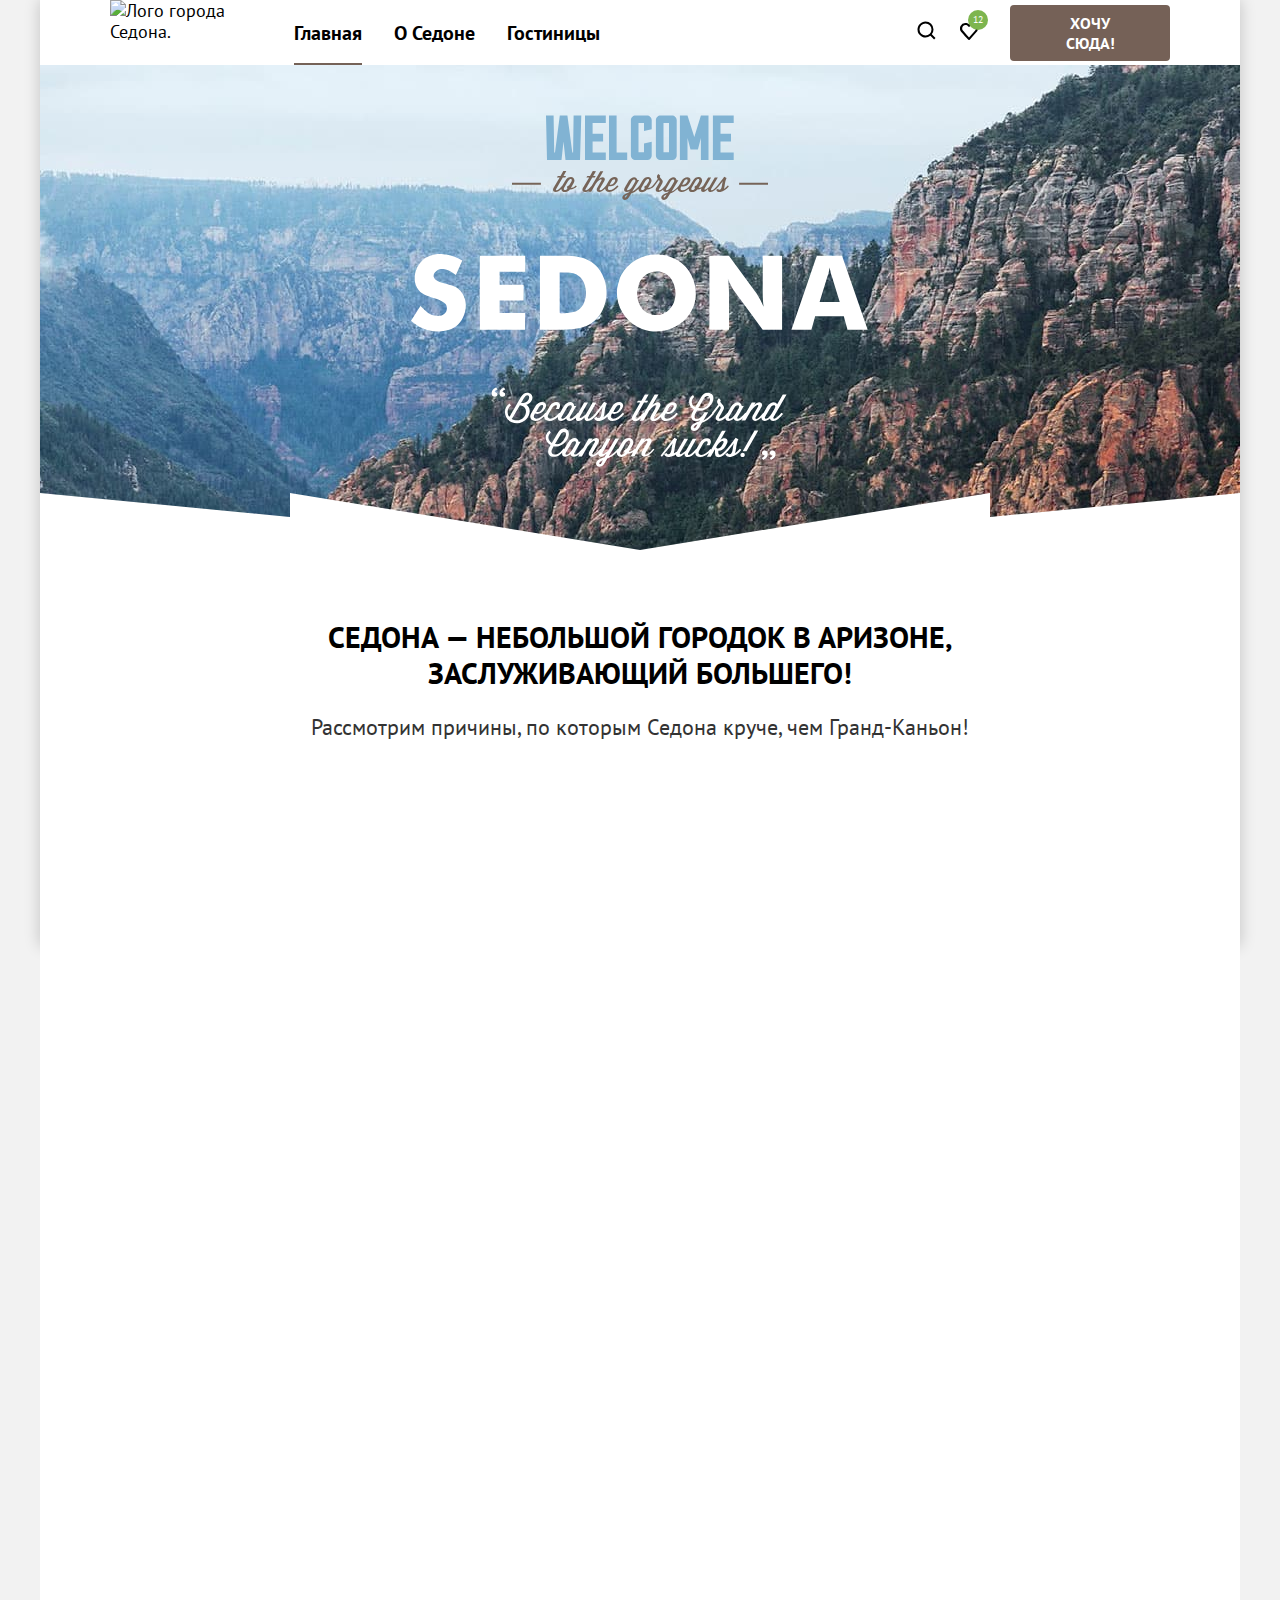
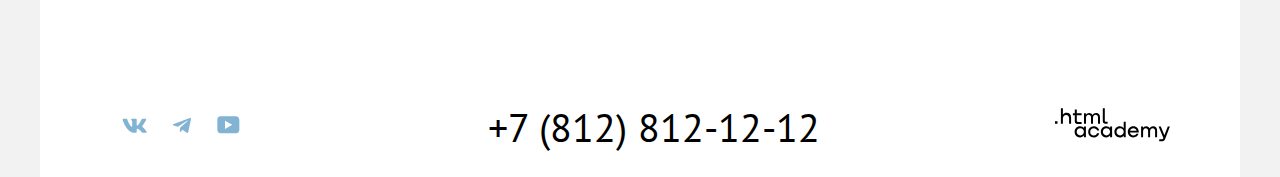
==== 14/index.html @ 9f1331e4 ":heavy_check_mark: Сборка #14" ====
<!DOCTYPE html>
<html lang="ru">

  <head>
    <meta charset="utf-8">
    <title>Добро пожаловать в Седону</title>
    <link rel="stylesheet" href="styles/styles.css">
    <link rel="icon" type="image/png" sizes="32x32" href="images/favicon-32x32.png">
    <base href="https://htmlacademy-htmlcss.github.io/2172405-sedona-35/14/">
</head>

  <body>
    <div class="container shadow">
      <header class="main-header">
        <span>
          <img class="main-header-logo" src="images/vectors/logo-sedona.svg" width="140" height="70"
            alt="Лого города Седона.">
        </span>
        <nav class="navigation">
          <ul class="navigation-list">
            <li class="navigation-item">
              <a class="navigation-link navigation-link-current">Главная</a>
            </li>
            <li class="navigation-item">
              <a class="navigation-link" href="">О Седоне</a>
            </li>
            <li class="navigation-item">
              <a class="navigation-link" href="catalog.html">Гостиницы</a>
            </li>
          </ul>
          <ul class="navigation-list navigation-user">
            <li class="navigation-item">
              <a class="navigation-link" href="#">
                <svg class="navigation-icon" aria-hidden="true" focusable="false" width="20" height="20" fill="none"
                  xmlns="http://www.w3.org/2000/svg">
                  <path
                    d="m19.5 18-3.7-3.67a8 8 0 0 0 1.7-4.87 8 8 0 0 0-8-7.96c-4.4 0-8 3.68-8 8.06a8 8 0 0 0 12.9 6.26l3.7 3.68 1.4-1.5Zm-10-2.48a6 6 0 0 1-6-5.96 6 6 0 0 1 12 0 6 6 0 0 1-6 5.96Z" />
                </svg>
                <span class="visually-hidden">Поиск.</span>
              </a>
            </li>
            <li class="navigation-item">
              <a class="navigation-link" href="#">
                <svg class="navigation-icon navigation-favorites" aria-hidden="true" focusable="false" width="18"
                  height="17" fill="none" xmlns="http://www.w3.org/2000/svg">
                  <path
                    d="M8.9 17a.9.9 0 0 1-.8-.4c-5.4-6.1-6.7-7.5-7-7.9A5.4 5.4 0 0 1 5.5 0C6.8 0 8 .5 9 1.3a5.46 5.46 0 0 1 9 4.1c0 1.3-.5 2.5-1.3 3.4l-7 7.9c-.2.2-.4.3-.8.3Zm-6-9.5c.3.4 3.5 4 6.1 6.9l6.2-7c.5-.5.7-1.2.7-2 0-1.8-1.5-3.3-3.3-3.3-1 0-2 .5-2.7 1.3-.3.3-.6.4-.9.4-.3 0-.6-.2-.8-.4-.7-.8-1.7-1.3-2.7-1.3-1.8 0-3.3 1.5-3.3 3.3-.1.9.3 1.6.7 2.1-.1 0-.1 0 0 0Z" />
                </svg>
                <span class="visually-hidden">Избранное.</span>
                <span class="favoutites-number">12</span>
              </a>
            </li>
            <li class="navigation-item">
              <a class="header-button" href="#">Хочу сюда!</a>
            </li>
          </ul>
        </nav>
      </header>
      <main class="main-container">
        <div class="hero-image">
          <img class="main-picture" src="images/Vectors/welcome-all.svg" width="458" height="352"
            alt="Welcome to the gorgeous Senoda because the Grand Canyon sucks.">
          <div class="hero-bottom-zigzag"></div>
        </div>
        <section class="main-message">
          <h1 class="title">Седона — небольшой городок в Аризоне,<br>
            заслуживающий большего!
          </h1>
          <p class="subtitle">Рассмотрим причины, по которым Седона круче, чем Гранд-Каньон!</p>
        </section>
        <!-- <section class="advantages-block">
          <h2 class="visually-hidden">Преимущества.</h2>
          <ul class="advantages-list">

            <li class="advantages-item">
              <div class="advantages-wrapper advantages-blue">
                <h3 class="advantages-title">Настоящий<br>городок</h3>
                <p class="advantages-description-white">Седона — не аттракцион для <br> туристов, там течёт своя <br>
                  жизнь
                </p>
              </div>
              <div class="advantages-img">
                <img src="images/index/photo-1.jpg" width="800" height="384" alt="Фото гостиницы в Седоне.">
              </div>
            </li>

            <li class="advantages-item advantages-wrapper advantages-lighter-blue">
              <h3 class="advantages-title">Небольшая<br>площадь</h3>
              <p class="advantages-description">Все достопримечательности <br> находятся очень близко.</p>
            </li>

            <li class="advantages-item">
              <div class="advantages-wrapper advantages-light-blue">
                <h3 class="advantages-title">Красивая<br>дорога</h3>
                <p class="advantages-description">Ехать в Седону из Лас-Вегаса <br> совсем не скучно! </p>
              </div>
            </li>

            <li class="advantages-item advantages-wrapper advantages-lighter-blue">
              <h3 class="advantages-title">Мало<br>туристов</h3>
              <p class="advantages-description">Большинство едет в Гранд <br> Каньон и толпится там</p>
            </li>

            <li class="advantages-item">
              <div class="advantages-img">
                <img src="images/index/photo-2.jpg" width="800" height="384" alt="Фото Моста Дьявола.">
              </div>
              <div class="advantages-wrapper advantages-blue">
                <h3 class="advantages-title">Там есть<br>мост дьявола</h3>
                <p class="advantages-description-white">Да, по нему можно пройти! <br> Если вы осмелитесь, <br>
                  разумеется</p>
              </div>
            </li>
            <li class="advantages-item">
              <div class="advantages-wrapper-services advantages-light-blue">
                <div class="advantages-house">
                  <span class="visually-hidden">иконка домика.</span>
                </div>
                <h3 class="advantages-title advantages-title-services">Жильё</h3>
                <p class="advantages-description">Рекомендуем пожить <br> в настоящем мотеле, <br> всё как в кино!</p>
              </div>
            </li>

            <li class="advantages-item">
              <div class="advantages-wrapper-services">
                <div class="advantages-food">
                  <span class="visually-hidden">иконка бургера.</span>
                </div>
                <h3 class="advantages-title advantages-title-services">Еда</h3>
                <p class="advantages-description">Всегда заказывайте <br> топовый фирменный бургер, <br> вы не
                  разочаруетесь! </p>
              </div>
            </li>

            <li class="advantages-item">
              <div class="advantages-wrapper-services advantages-light-blue">
                <div class="advantages-souvenirs">
                  <span class="visually-hidden">иконка сувенира.</span>
                </div>
                <h3 class="advantages-title advantages-title-services">Сувениры</h3>
                <p class="advantages-description">Не только китайского, <br> но и настоящего местного <br>
                  производства!
                </p>
              </div>
            </li>
          </ul>
        </section>
        <section class="appointment">
          <h2 class="title">Заинтересовались?</h2>
          <p class="subtitle subtitle-appointment">Укажите предполагаемые даты поездки,<br> и мы покажем вам лучшие
            предложения гостиниц в Седоне </p>
          <a class="newsletter-button" href="#">Поиск гостиницы в Седоне</a>
        </section>
        <section class="newsletter">
          <h2 class="title title-white">Подпишитесь на рассылку</h2>
          <p class="subtitle subtitle-white">Только полезная информация и никакого спама,<br>честное бойскаутское!</p>
          <div class="newsletter-form-button">
            <form class="newsletter-form" action="https://echo.htmlacademy.ru/" method="post">
              <label class="visually-hidden" for="newsletter-email">адрес электронной почты.</label>
              <input class="newsletter-email" placeholder="Ваш e-mail" type="email" name="newsletter-email" id="newsletter-email" required>
              <button class="newsletter-button subscribe-button" type="submit">Подписаться</button>
            </form>
          </div>
        </section> -->
      </main>
      <footer class="main-footer">
        <div class="main-footer-container">
          <section class="footer-social">
            <h3 class="visually-hidden">Социальные сети.</h3>
            <ul class="footer-social-list">
              <li class="footer-social-item">
                <a class="social-item-link" href="https://vk.com/htmlacademy">
                  <span class="visually-hidden">иконка Vkontakte.</span>
                  <div class="footer-social-icon vk-button">
                    <svg class="social-icon" aria-hidden="true" focusable="false" width="25" height="15"
                      viewBox="0 0 25 15" xmlns="http://www.w3.org/2000/svg">
                      <path fill-rule="evenodd" clip-rule="evenodd"
                        d="M24.12 1.8c.16-.54 0-.94-.8-.94H20.7c-.67 0-.98.34-1.15.73 0 0-1.33 3.2-3.22 5.27-.61.6-.9.8-1.23.8-.16 0-.41-.2-.41-.75v-5.1c0-.66-.19-.95-.74-.95H9.82c-.42 0-.67.3-.67.59 0 .62.95.76 1.04 2.51v3.8c0 .83-.15.98-.48.98-.9 0-3.06-3.2-4.34-6.88-.25-.72-.5-1-1.18-1H1.57c-.75 0-.9.34-.9.73 0 .68.89 4.07 4.14 8.55 2.17 3.06 5.23 4.72 8 4.72 1.68 0 1.88-.37 1.88-1v-2.32c0-.74.16-.88.7-.88.38 0 1.05.19 2.6 1.66 1.79 1.75 2.08 2.54 3.08 2.54h2.63c.75 0 1.12-.37.9-1.1-.23-.72-1.08-1.77-2.2-3.02-.62-.71-1.54-1.48-1.82-1.86-.39-.5-.28-.71 0-1.15 0 0 3.2-4.42 3.54-5.93Z" />
                    </svg>
                  </div>
                </a>
              </li>
              <li class="footer-social-item">
                <a class="social-item-link" href="https://t.me/htmlacademy">
                  <span class="visually-hidden">иконка Telegram.</span>
                  <div class="footer-social-icon telegram-button">
                    <svg class="social-icon" aria-hidden="true" focusable="false" width="18" height="16"
                      xmlns="http://www.w3.org/2000/svg">
                      <path
                        d="M16.79.96.84 7.1c-1.09.44-1.08 1.05-.2 1.32l4.1 1.28 9.47-5.98c.44-.27.85-.13.52.17l-7.68 6.93-.28 4.22c.41 0 .6-.2.83-.41l1.99-1.94 4.13 3.06c.77.42 1.31.2 1.5-.71l2.72-12.8c.28-1.1-.43-1.61-1.16-1.28Z" />
                    </svg>
                  </div>
                </a>
              </li>
              <li class="footer-social-item">
                <a class="social-item-link" href="https://www.youtube.com/user/htmlacademyru">
                  <span class="visually-hidden">иконка Youtube.</span>
                  <div class="footer-social-icon youtube-button">
                    <svg class="social-icon" aria-hidden="true" focusable="false" width="23" height="18"
                      xmlns="http://www.w3.org/2000/svg">
                      <path
                        d="M18.94.36H3.51C1.65.36.33 1.95.33 3.76v10.09c0 1.91 1.32 3.5 3.18 3.5h15.65c1.64 0 3.17-1.59 3.17-3.4V3.76c-.22-1.8-1.53-3.4-3.39-3.4ZM7.99 12.89V4.82l7.34 4.04-7.34 4.03Z" />
                    </svg>
                  </div>
                </a>
              </li>
            </ul>
          </section>
          <section class="footer-phone">
            <div class="phone">
              <h3 class="visually-hidden">контактный телефон.</h3>
              <a class="contacts-phone" href="tel:88121212">+7 (812) 812-12-12</a>
            </div>
          </section>
          <section class="footer-developer-logo">
            <div class="developer-logo">
              <h3 class="visually-hidden">ссылка на сайт разработчика.</h3>
              <a class="footer-developer-logo-link" href="https://htmlacademy.ru/">
                <svg class="footer-logo" width="115" height="34" xmlns="http://www.w3.org/2000/svg">
                  <path
                    d="M0 13.26v2.6h2.5v-2.6H0Zm11.6-8.4c-1.6 0-2.8.7-3.6 1.7h-.1V.36h-2v15.5h2v-5.3c0-2.1 1.3-3.6 3.3-3.6 1.8 0 2.9 1.4 2.9 3.2v5.7h2v-6.1c.1-3-1.8-4.9-4.5-4.9Zm15 .3h-4.8v-3.7h-2v3.8h-1.9v2h1.9v6c0 1.7 1 2.7 2.7 2.7h4.1v-2h-3.7c-.7 0-1.1-.4-1.1-1.1v-5.7h4.8v-2Zm14.5-.2c-1.6 0-2.9.8-3.5 2.1h-.1c-.6-1.2-1.8-2.1-3.4-2.1-1.4 0-2.5.8-3.1 1.8h-.1v-1.6H29v10.6h2v-5.4c0-2 1-3.5 2.6-3.5 1.5 0 2.4 1 2.4 2.6v6.3h2v-5.6c0-2.4 1.4-3.3 2.6-3.3 1.5 0 2.4 1 2.4 2.6v6.3h2v-6.5c.1-2.5-1.4-4.3-3.9-4.3Zm6.7 8.1c0 1.7 1 2.7 2.8 2.7h2v-2h-1.7c-.7 0-1.1-.4-1.1-1.1V.36h-2v12.7Zm-18.9 7c-.9-1.1-2.2-1.8-3.9-1.8-3.1 0-5.4 2.3-5.4 5.6s2.3 5.6 5.4 5.6c1.8 0 3-.8 3.8-1.9h.1v1.6h2v-10.6h-2v1.5Zm-3.6 7.4c-2.2 0-3.6-1.6-3.6-3.6s1.4-3.6 3.6-3.6 3.6 1.6 3.6 3.6c0 1.9-1.4 3.6-3.6 3.6Zm18.9-5.1c-.5-2.4-2.6-4.1-5.4-4.1a5.4 5.4 0 0 0-5.6 5.6c0 3.1 2.2 5.6 5.6 5.6 2.8 0 4.9-1.8 5.4-4.2h-2.1a3.4 3.4 0 0 1-3.3 2.3c-2.2 0-3.6-1.6-3.6-3.6s1.4-3.6 3.6-3.6c1.6 0 2.8 1 3.3 2.2h2.1v-.2Zm10.9-2.3c-.9-1.1-2.2-1.8-3.9-1.8-3.1 0-5.4 2.3-5.4 5.6s2.3 5.6 5.4 5.6c1.8 0 3-.8 3.8-1.9h.1v1.6h2v-10.6h-2v1.5Zm-3.6 7.4c-2.2 0-3.6-1.6-3.6-3.6s1.4-3.6 3.6-3.6 3.6 1.6 3.6 3.6c0 1.9-1.5 3.6-3.6 3.6Zm17.2-7.3c-.9-1.1-2.2-1.9-3.9-1.9-3.1 0-5.4 2.3-5.4 5.6s2.2 5.6 5.4 5.6c1.7 0 3-.8 3.8-1.8h.1v1.5h2v-15.4h-2v6.4Zm-3.6 7.3c-2.2 0-3.6-1.6-3.6-3.6s1.4-3.6 3.6-3.6 3.6 1.6 3.6 3.6c-.1 2-1.5 3.6-3.6 3.6Zm13.2-9.2c-3.3 0-5.5 2.5-5.5 5.6 0 3 2.1 5.6 5.5 5.6 2.5 0 4.5-1.3 5.2-3.6h-2.1c-.5 1-1.6 1.6-3 1.6-1.9 0-3.3-1.3-3.4-2.9h8.8c.2-3.6-2-6.3-5.5-6.3Zm0 1.9c1.7 0 3 1 3.3 2.6h-6.5c.3-1.5 1.5-2.6 3.2-2.6Zm19.9-1.9c-1.6 0-2.9.8-3.6 2h-.1c-.6-1.2-1.8-2-3.4-2-1.4 0-2.5.7-3.1 1.8v-1.5h-1.9v10.6h2v-5.4c0-2 1-3.4 2.6-3.5 1.5 0 2.4 1 2.4 2.6v6.3h2v-5.6c0-2.4 1.4-3.3 2.6-3.3 1.5 0 2.4 1 2.4 2.6v6.3h2v-6.5c.1-2.6-1.4-4.4-3.9-4.4Zm11.2 9.1-3.6-8.9h-2.2l4.8 11.6c-.3.9-.7 1.2-1.7 1.2h-2.5v2h2.5c1.8 0 2.8-.8 3.5-2.6l4.7-12.2h-2.1l-3.4 8.9Z" />
                </svg>
              </a>
            </div>
          </section>
        </div>
      </footer>
      <div class="modal-container modal-container-close">
        <div class="modal modal-search">
          <button class="modal-close-button" type="button">
            <span class="visually-hidden">Закрыть.</span>
          </button>
          <section class="modal-content">
            <h2 class="modal-title">Поиск гостиницы в Седоне</h2>
            <form class="search-form" action="https://echo.htmlacademy.ru/" method="post">
              <div class="field-group field-group-arrival">
                <label class="input-title input-title-arrival" for="arrival-date">Дата Заезда:</label>
                <input class="input-field input-field-arrival-departure" type="text" id="arrival-date"
                  name="arrival-date" value="27 апреля 2020" required>
                <span class="input-field-warning">Мы не можем отправить вас в прошлое.</span>
              </div>
              <div class="field-group field-group-departure">
                <label class="input-title input-title-departure" for="departure-date">Дата Выезда:</label>
                <input class="input-field input-field-arrival-departure" type="text" id="departure-date"
                  name="departure-date" value="1 сентября 2023" required>
                <span class="input-field-warning">На эти даты есть свободные номера. Пока есть.</span>
              </div>
              <div class="people">
                <div class="field-group-people">
                  <label class="input-title input-title-adults" for="adults">Взрослые:</label>
                  <div class="quantity-adults">
                    <button class="button-minus" type="button">
                      <svg xmlns="http://www.w3.org/2000/svg" viewBox="0 0 20 20"
                        style="enable-background:new 0 0 20 20" xml:space="preserve">
                        <path d="M3 9h14v2H3z" />
                      </svg>
                      <span class="visually-hidden">Кнопка уменьшающая количество взрослых.</span>
                    </button>
                    <input class="input-field input-field-adults-kids" type="number" step="1" id="adults"
                      name="adults-amount" value="2" required>
                    <button class="button-plus" type="button">
                      <svg xmlns="http://www.w3.org/2000/svg" viewBox="0 0 20 20"
                        style="enable-background:new 0 0 20 20" xml:space="preserve">
                        <path d="M17 9h-6V3H9v6H3v2h6v6h2v-6h6z" />
                      </svg>
                      <span class="visually-hidden">Кнопка увеличивающая количество взрослых.</span>
                    </button>
                  </div>
                </div>
                <div class="field-group-people">
                  <div class="kids-tooltip">
                    <label class="input-title input-title-kids" for="kids">Дети:</label>
                    <span class="tooltip">
                      <button class="tooltip-toggle" type="button" aria-labelledby="tooltip-label-date">
                        <svg width="26" height="26" viewBox="0 0 26 26" fill="none" xmlns="http://www.w3.org/2000/svg">
                          <circle cx="13" cy="13" r="13" fill="#83b3d3" />
                          <path fill-rule="evenodd" clip-rule="evenodd" d="M12 7h2v2h-2V7Zm2 12h-2v-9h2v9Z"
                            fill="#fff" />
                        </svg>
                      </button>
                      <span class="tooltip-text" role="tooltip" id="tooltip-label-date">Укажите количество детей,
                        которые будут с вами, возраст которых от 6 до 18 лет. Дети до 6 лет размещаются
                        бесплатно.</span>
                    </span>
                  </div>
                  <div class="quantity-kids">
                    <button class="button-minus" type="button">
                      <svg xmlns="http://www.w3.org/2000/svg" viewBox="0 0 20 20"
                        style="enable-background:new 0 0 20 20" xml:space="preserve">
                        <path d="M3 9h14v2H3z" />
                      </svg>
                      <span class="visually-hidden">Кнопка уменьшающая количество детей.</span>
                    </button>
                    <input class="input-field input-field-adults-kids" type="number" step="1" id="kids"
                      name="kids-amount" value="2" required>
                    <button class="button-plus" type="button">
                      <svg xmlns="http://www.w3.org/2000/svg" viewBox="0 0 20 20"
                        style="enable-background:new 0 0 20 20" xml:space="preserve">
                        <path d="M17 9h-6V3H9v6H3v2h6v6h2v-6h6z" />
                      </svg>
                      <span class="visually-hidden">Кнопка увеличивающая количество детей.</span>
                    </button>
                  </div>
                </div>
              </div>
              <button class="search-form-button" type="submit">Найти</button>
            </form>
          </section>
        </div>
      </div>
    </div>
  </body>

</html>
---- 14/styles/styles.css ----
/*
* Prefixed by https://autoprefixer.github.io
* PostCSS: v8.4.14,
* Autoprefixer: v10.4.7
* Browsers: last 4 version
*/

@font-face {
  font-family: "PT Sans";
  font-style: normal;
  font-weight: 400;
  src: url("../fonts/ptsans-400.woff2") format("woff2");
  font-display: swap;
}

@font-face {
  font-family: "PT Sans";
  font-style: normal;
  font-weight: 700;
  src: url("../fonts/ptsans-700.woff2") format("woff2");
  font-display: swap;
}

*,
*::before,
*::after {
  -webkit-box-sizing: border-box;
          box-sizing: border-box;
}

html {
  height: 100%;
}

img {
  max-width: 100%;
  object-fit: contain;
}

.visually-hidden {
  position: absolute;
  width: 1px;
  height: 1px;
  margin: -1px;
  border: 0;
  padding: 0;
  white-space: nowrap;
  -webkit-clip-path: inset(100%);
          clip-path: inset(100%);
  clip: rect(0 0 0 0);
  overflow: hidden;
}

body {
  min-width: 1200px;
  height: 100%;
  display: -webkit-box;
  display: -ms-flexbox;
  margin: 0;
  display: flex;
  -webkit-box-orient: vertical;
  -webkit-box-direction: normal;
      -ms-flex-direction: column;
          flex-direction: column;
  font-family: "PT Sans", "Arial", sans-serif;
  font-size: 18px;
  line-height: 21px;
  color: #333333;
  background-color: #f2f2f2;

}

.container {
  width: 1200px;
  margin: 0 auto;
  -webkit-box-shadow: 0 0 15px rgba(0, 0, 0, 0.2);
          box-shadow: 0 0 15px rgba(0, 0, 0, 0.2);
  display: flex;
  flex-direction: column;
}

/* Header */

.main-header {
  position: relative;
  color: #000000;
  background-color: #ffffff;
}

.main-header-logo {
  position: absolute;
  left: 70px;
  z-index: 1;
}

.main-container {
  color: #000000;
  background-color: #ffffff;
  flex-grow: 1;
}

.navigation {
  display: -webkit-box;
  display: -ms-flexbox;
  display: flex;
  -webkit-box-pack: justify;
      -ms-flex-pack: justify;
          justify-content: space-between;
  width: 1060px;
  margin: 0 auto;
  padding-left: 168px;
}

.navigation-list {
  display: -webkit-box;
  display: -ms-flexbox;
  display: flex;
  -webkit-box-pack: start;
      -ms-flex-pack: start;
          justify-content: start;
  -webkit-box-align: center;
      -ms-flex-align: center;
          align-items: center;
  -ms-flex-wrap: wrap;
      flex-wrap: wrap;
  width: 470px;
  margin: 0;
  padding: 0;
  list-style-type: none;
}

.navigation-user {
  -webkit-box-pack: end;
      -ms-flex-pack: end;
          justify-content: flex-end;
  width: 400px;
}

.navigation-link {
  position: relative;
  display: block;
  padding: 20px 16px;
  font-size: 20px;
  line-height: 24px;
  font-weight: 700;
  text-align: center;
  text-decoration: none;
  text-transform: none;
  color: inherit;
  background-color: transparent;
}

.navigation-link:focus {
  outline: none;
  opacity: 50%;
}

.navigation-link-current {
  position: relative;
}

.navigation-link-current::before {
  position: absolute;
  top: auto;
  content: "";
  height: 2px;
  width: calc(100% - 32px);
  bottom: 0;
  background-color: #756257;
  z-index: 1;
}

.navigation-icon {
  fill: #000000;
}

.navigation-user .navigation-link {
  padding: 20px 12px;
}

.navigation-favorites {
  position: relative;
}

.favoutites-number {
  position: absolute;
  top: 9px;
  left: 20px;
  display: -webkit-box;
  display: -ms-flexbox;
  display: flex;
  -webkit-box-align: center;
      -ms-flex-align: center;
          align-items: center;
  -webkit-box-pack: center;
      -ms-flex-pack: center;
          justify-content: center;
  width: 20px;
  height: 20px;
  background-color: #7db54f;
  font-size: 10px;
  font-weight: 400;
  color: #ffffff;
  border-radius: 50%;
}


.header-button {
  display: inline-block;
  background-color: #756157;
  border: none;
  width: 160px;
  padding: 8px 34px;
  margin-left: 20px;
  text-align: center;
  font-size: 16px;
  line-height: 20px;
  font-weight: 700;
  text-decoration: none;
  text-transform: uppercase;
  color: #ffffff;
  border-radius: 4px;
  cursor: pointer;
}

.header-button:hover,
.header-button:focus {
  background-color: #615048;
  outline: none;
}

.header-button:active {
  background-color: #756157;
  color: rgba(255, 255, 255, 0.3);
}

.header-button:disabled {
  background-color: #e5e5e5;
}

/* Главная страница */

.hero-image {
  display: block;
  width: 1200px;
  color: #000000;
  padding-top: 50px;
  background-color: #000000;
  background-image: url("../images/index/index-background.jpg");
  background-repeat: no-repeat;
  text-align: center;
}

.hero-bottom-zigzag {
  background-image: url("../images/vectors//vector.svg");
  background-repeat: no-repeat;
  background-position: center bottom;
  height: 79px;
}

.main-message {
  padding: 69px 90px;
  background-color: #ffffff;
  color: #000000;
  text-align: center;
  margin: 0;
}

.title {
  font-weight: 700;
  font-size: 30px;
  line-height: 36px;
  text-transform: uppercase;
  margin: 0;
  padding: 0;
}

.advantages-list {
  display: -webkit-box;
  display: -ms-flexbox;
  display: flex;
  -ms-flex-wrap: wrap;
      flex-wrap: wrap;
  margin: 0;
  padding: 0;
  text-align: center;
  list-style-type: none;
}

.advantages-item {
  display: -webkit-box;
  display: -ms-flexbox;
  display: flex;
  margin: 0;
  padding: 0;
  min-height: 384px;
}

.advantages-img {
  display: -webkit-box;
  display: -ms-flexbox;
  display: flex;
}

.advantages-wrapper {
  display: -webkit-box;
  display: -ms-flexbox;
  display: flex;
  -webkit-box-orient: vertical;
  -webkit-box-direction: normal;
      -ms-flex-direction: column;
          flex-direction: column;
  -ms-flex-line-pack: center;
      align-content: center;
  -webkit-box-pack: center;
      -ms-flex-pack: center;
          justify-content: center;
  width: 400px;
  min-height: 384px;
  padding: 92px 85px 111px 85px;
}

.advantages-wrapper-services {
  display: -webkit-box;
  display: -ms-flexbox;
  display: flex;
  -webkit-box-orient: vertical;
  -webkit-box-direction: normal;
      -ms-flex-direction: column;
          flex-direction: column;
  -ms-flex-line-pack: center;
      align-content: center;
  -webkit-box-pack: center;
      -ms-flex-pack: center;
          justify-content: center;
          align-items: center;
  width: 400px;
  min-height: 384px;
  padding: 80px 85px 80px 85px;
}

.advantages-icon {
  margin-bottom: 30px;
}

.advantages-house {
  width: 75px;
  height: 72px;
  background-image: url("../images/vectors/house.svg");
  background-repeat: no-repeat;
  background-position: center;
  margin-bottom: 28px;
}

.advantages-food {
  width: 74px;
  height: 70px;
  background-image: url("../images/vectors/food.svg");
  background-repeat: no-repeat;
  background-position: center;
  margin-bottom: 29px;
}

.advantages-souvenirs {
  width: 64px;
  height: 76px;
  background-image: url("../images/vectors/souvenirs.svg");
  background-repeat: no-repeat;
  background-position: center;
  margin-bottom: 25px;
}

.advantages-title {
  position: relative;
  display: -webkit-box;
  display: -ms-flexbox;
  display: flex;
  -webkit-box-orient: vertical;
  -webkit-box-direction: normal;
      -ms-flex-direction: column;
          flex-direction: column;
  -webkit-box-align: center;
      -ms-flex-align: center;
          align-items: center;
  margin: 0;
  margin-bottom: 61px;
  font-weight: 700;
  font-size: 24px;
  line-height: 28px;
  text-transform: uppercase;
}

.advantages-title.advantages-title-services::after {
  display: none;
}

.advantages-title::after {
  content: "";
  position: absolute;
  bottom: -30px;
  width: 60px;
  height: 2px;
  background-color: rgba(0, 0, 0, 0.3);
}

.advantages-blue .advantages-title::after {
  background-color: rgba(255, 255, 255, 0.3);
}

.advantages-title-services {
  margin: 0;
  margin-bottom: 30px;
}

.advantages-blue {
  display: -webkit-box;
  display: -ms-flexbox;
  display: flex;
  -webkit-box-orient: vertical;
  -webkit-box-direction: normal;
      -ms-flex-direction: column;
          flex-direction: column;
  background-color: #82b3d3;
  color: #ffffff;
}

.advantages-lighter-blue {
  background-color: rgba(131, 179, 211, 0.12);
  color: #000000;
}

.advantages-light-blue {
  background-color: rgba(131, 179, 211, 0.2);
  color: #000000;
}


.appointment {
  margin-top: 96px;
  margin-bottom: 96px;
  text-align: center;
}

.title-white {
  color: #ffffff;
}

.title-black {
  color: #000000;
}

.subtitle {
  font-size: 22px;
  line-height: 26px;
  font-weight: 400;
  text-align: center;
  text-transform: none;
  margin-top: 23px;
  color: #333333;
}

.subtitle-appointment {
  margin-top: 20px;
  margin-bottom: 54px;
}

.advantages-description {
  color: #333333;
  margin: 0;
}

.advantages-description-white {
  color: #ffffff;
  margin: 0%;
}

.subtitle-white {
  color: #ffffff;
  margin-top: 22px;
  margin-bottom: 55px;
}

.subtitle-black {
  color: #000000;
  margin-top: 21px;
  margin-bottom: 54px;
}

.newsletter-no-pic {
  -webkit-box-orient: vertical;
  -webkit-box-direction: normal;
      -ms-flex-direction: column;
          flex-direction: column;
  -webkit-box-align: center;
      -ms-flex-align: center;
          align-items: center;
  text-align: center;
  color: #000000;
  background-color: #ffffff;
  background-size: 100% auto;
  padding: 96px 258px 105px 258px;
  margin: 0 auto;
}

.newsletter {
  -webkit-box-orient: vertical;
  -webkit-box-direction: normal;
      -ms-flex-direction: column;
          flex-direction: column;
  -webkit-box-align: center;
      -ms-flex-align: center;
          align-items: center;
  text-align: center;
  color: #ffffff;
  background-color: #000000;
  background-image: url("../images/index/index-subscribe-1.jpg");
  background-size: 100% auto;
  background-position: top;
  background-repeat: no-repeat;
  padding: 94px 258px 104px 258px;
}

.newsletter-button {
  display: inline-block;
  font: inherit;
  font-size: 20px;
  line-height: 36px;
  font-weight: 700;
  text-align: center;
  text-decoration: none;
  text-transform: uppercase;
  background-color: #756157;
  border: none;
  color: #ffffff;
  max-width: 400px;
  padding: 8px 50px 8px 50px;
  border-radius: 4px;
  margin: 0;
}

.newsletter-button:hover,
.newsletter-button:focus {
  background-color: #615048;
  outline: none;
}

.newsletter-button:active {
  background-color: #756157;
  color: rgba(255, 255, 255, 0.3);
}

.newsletter-button:disabled {
  background-color: #e5e5e5;
}

.newsletter-email {
  font: inherit;
  font-size: 18px;
  line-height: 24px;
  font-weight: 400;
  text-align: left;
  text-decoration: none;
  background-color: #ffffff;
  color: rgba(0, 0, 0, 0.6);
  border: none;
  width: 452px;
  border-radius: 4px 0 0 4px;
  padding-left: 20px;
  margin: 0;
}

.newsletter-email::-webkit-input-placeholder {
  color: #000000;
  opacity: 60%;
}

.newsletter-email::-moz-placeholder {
  color: #000000;
  opacity: 60%;
}

.newsletter-email:-ms-input-placeholder {
  color: #000000;
  opacity: 60%;
}

.newsletter-email::-ms-input-placeholder {
  color: #000000;
  opacity: 60%;
}

.newsletter-email::placeholder {
  color: #000000;
  opacity: 60%;
}

.newsletter-email-gray {
  background-color: #f2f2f2;
}

.newsletter-email:focus {
  outline: none;
  border: 3px solid #83b3d3;
  padding-left: 17px;
}

.newsletter-email:active {
  outline: none;
  border: 2px solid #3f5e72;
  padding-left: 18px;
}

.newsletter-form {
  display: -webkit-box;
  display: -ms-flexbox;
  display: flex;
  -webkit-box-orient: horizontal;
  -webkit-box-direction: normal;
      -ms-flex-direction: row;
          flex-direction: row;
}

.subscribe-button {
  display: inline-block;
  background-color: #82b3d3;
  max-width: 275px;
  border-radius: 0 4px 4px 0;
  cursor: pointer;
  padding-top: 6px;
  padding-bottom: 10px;
}

.subscribe-button:hover,
.subscribe-button:focus {
  background-color: #68a2ca;
  outline: none;
}

.subscribe-button:active {
  background-color: #82b3d3;
  color: rgba(255, 255, 255, 0.3);
}

.subscribe-button:disabled {
  background-color: #e5e5e5;
}

/* Каталог */


.sedona-hotels-filter {
  padding: 32px 70px 70px 70px;
  max-width: 1200px;
  min-height: 412px;
  background-image: url("../images/catalog/catalog-background.jpg");
  background-size: cover;
  background-position: top;
  color: #ffffff;
  background-color: #000000;
  background-repeat: no-repeat;
}

.inner-header {
  width: 1086px;
  margin: 0;
}

.inner-header-title {
  font-weight: 700;
  font-size: 60px;
  line-height: 78px;
  text-align: left;
  text-transform: none;

  margin: 0;
  padding: 0;
}

.breadcrubms {
  display: -webkit-box;
  display: -ms-flexbox;
  display: flex;
  -ms-flex-wrap: wrap;
      flex-wrap: wrap;
  margin: 0;
  padding: 0;
  padding-top: 11px;
  padding-bottom: 40px;
  color: #ffffff;
  list-style-type: none;
}

.breadcrumb-logo {
  fill: #ffffff;
}

.breadcrumbs-icon {
  display: block;
  padding-right: 40px;
}


.breadcrubms-item {
  display: -webkit-box;
  display: -ms-flexbox;
  display: flex;
  -webkit-box-align: center;
      -ms-flex-align: center;
          align-items: center;
  margin-right: 11px;
}

.breadcrubms-item::after {
  display: block;
  content: " ";
  width: 6px;
  height: 10px;
  background-image: url("../images/vectors/breadcrumbs-arrow.svg");
  background-repeat: no-repeat;
  background-position: center;
  margin-left: 11px;
}

.breadcrubms-item:last-child {
  margin-right: 0;
}

.breadcrubms-item:last-child::after {
  display: none;
}

.breadcrubms-link {
  font-weight: 400;
  font-size: 16px;
  line-height: 21px;
  text-align: left;
  text-decoration: none;
  text-transform: none;
  color: #ffffff;
}

.breadcrubms-link:focus {
  outline: none;
  opacity: 60%;
}

.price-slider {
  max-width: 290px;
}

.filter-price {
  position: relative;
  display: -webkit-box;
  display: -ms-flexbox;
  display: flex;
}

.search-filter-field {
  margin-right: 2px;
  padding: 12px 42px 12px 20px;
  font: inherit;
  font-size: 18px;
  line-height: 24px;
  font-weight: 700;
  border: 0;
  background-color: #f2f2f2;
  color: #000000;
  width: 143px;

  border-radius: 4px 0 0 4px;
}

.search-filter-field::-webkit-outer-spin-button,
.search-filter-field::-webkit-inner-spin-button {
  -webkit-appearance: none;
          appearance: none;
  margin: 0;
}

.search-filter-field[type='number'] {
  -moz-appearance: textfield;
}

.search-filter-field-right {
  border-radius: 0 4px 4px 0;
}

.search-filter-field:focus {
  border: 3px solid #83b3d3;
  outline: none;
  padding: 9px 39px 9px 17px;
}

.search-filter-field:active {
  border: 2px solid #000000;
  padding: 10px 40px 10px 18px;
}

.filter-price::before {
  top: 13px;
  left: 107px;
  position: absolute;
  content: "от";
  font-size: 18px;
  line-height: 24px;
  font-weight: 400;
  color: rgba(0, 0, 0, 0.3);
}

.filter-price::after {
  position: absolute;
  content: "до";
  top: 13px;
  right: 22px;
  font-size: 18px;
  line-height: 24px;
  font-weight: 400;
  color: rgba(0, 0, 0, 0.3);
}

.range-scale {
  position: relative;
  width: 288px;
  height: 4px;
  margin-top: 43px;
  background-color: rgb(255, 255, 255, 0.3);
}

.range-bar {
  position: absolute;
  height: 4px;
  background-color: #ffffff;
}

.range-toggle {
  position: absolute;
  width: 20px;
  height: 20px;
  background-color: #ffffff;
  border: none;
  border-radius: 5px;
  cursor: point;
}

.range-toggle:focus {
  outline: 3px solid #83b3d3;
}

.range-toggle:active {
  outline: 2px solid #83b3d3;
}

.toggle-min {
  top: -8px;
  left: 0;
}

.toggle-max {
  top: -8px;
  left: 207px;
}

.search-filter {
  display: -webkit-box;
  display: -ms-flexbox;
  display: flex;
  -webkit-box-pack: justify;
      -ms-flex-pack: justify;
          justify-content: space-between;
}

.search-filter-list {
  list-style-type: none;
  margin: 0;
  padding: 0;
}

/* .search-filter-item input[type="checkbox"] {
    opacity: 0;
}

.search-filter-item
 */


.custom-checkbox {
  position: absolute;
  z-index: -1;
  opacity: 0;
}

.custom-checkbox + label {
  display: -webkit-inline-box;
  display: -ms-inline-flexbox;
  display: inline-flex;
  -webkit-box-align: center;
      -ms-flex-align: center;
          align-items: center;
  -webkit-user-select: none;
     -moz-user-select: none;
      -ms-user-select: none;
          user-select: none;
}

.custom-checkbox + label::before {
  content: "";
  display: inline-block;
  min-width: 20px;
  min-height: 20px;
  border-radius: 4px;
  margin-right: 16px;
  background-color: #ffffff;
  background-repeat: no-repeat;
  background-position: center center;
}

.custom-checkbox:checked + label::before {
  background-image: url("../images/vectors/check-icon.svg");
}

.custom-checkbox + label:hover::before,
.search-filter-label:hover {
  opacity: 60%;
}

.custom-checkbox:focus + label::before {
  outline: 3px solid #83b3d3;
}

.custom-checkbox + label:active::before,
.search-filter-label:active {
  opacity: 30%;
}

.custom-radio {
  position: absolute;
  z-index: -1;
  opacity: 0;
}

.custom-radio + label {
  display: -webkit-inline-box;
  display: -ms-inline-flexbox;
  display: inline-flex;
  -webkit-box-align: center;
      -ms-flex-align: center;
          align-items: center;
  -webkit-user-select: none;
     -moz-user-select: none;
      -ms-user-select: none;
          user-select: none;
}

.custom-radio + label::before {
  content: "";
  display: inline-block;
  min-width: 20px;
  min-height: 20px;
  border-radius: 50%;
  margin-right: 16px;
  background-color: #ffffff;
  background-repeat: no-repeat;
  background-position: center center;
}

.custom-radio:checked + label::before {
  min-width: 20px;
  min-height: 20px;
  border-radius: 50%;
  background-color: #3f5e72;
  border: 5px solid #ffffff;
}

.custom-radio + label:hover::before,
.search-filter-label:hover {
  opacity: 60%;
}

.custom-radio:focus + label::before,
.custom-radio:focus:not(:checked) + label::before {
  outline: 3px solid #83b3d3;
}

.custom-radio + label:active::before,
.search-filter-label:active {
  opacity: 30%;
}

.search-filter-item {
  display: block;
  font: inherit;
  font-size: 18px;
  line-height: 18px;
}

.search-filter-item:not(:last-child) {
  margin-bottom: 17px;
}

.search-filter-title {
  font-weight: 700;
  font-size: 20px;
  line-height: 24px;
  text-align: left;
  text-decoration: none;
  text-transform: none;
  color: #ffffff;
  padding: 0;
  margin-bottom: 32px;
}

.infrastructure {
  border: none;
  padding: 0;
  margin: 0;
  margin-right: 71px;
  max-width: 180px;
}

.infrastructure-accomodation {
  display: -webkit-box;
  display: -ms-flexbox;
  display: flex;
  margin-right: 84px;
}

.accomodation {
  border: none;
  padding: 0;
  margin: 0;
  max-width: 180px;
}

.price {
  border: none;
  padding: 0;
  margin: 0;
}

.filter-buttons {
  display: -webkit-box;
  display: -ms-flexbox;
  display: flex;
  -webkit-box-orient: vertical;
  -webkit-box-direction: normal;
      -ms-flex-direction: column;
          flex-direction: column;
}

.button-hotels-search {
  display: block;
  background-color: #82b3d3;
  border: none;
  color: #ffffff;
  width: 191px;
  padding: 7px 30px;
  margin: 0;
  margin-top: 56px;
  margin-bottom: 32px;
  font: inherit;
  text-align: center;
  text-decoration: none;
  font-size: 16px;
  line-height: 21px;
  font-weight: 700;
  text-transform: uppercase;
  border-radius: 4px;
  cursor: pointer;
}

.button-hotels-search:hover,
.button-hotels-search:focus {
  background-color: #68a2ca;
  outline: none;
}

.button-hotels-search:active {
  background-color: #82b3d3;
  color: rgba(255, 255, 255, 0.3);
}

.button-hotels-search:disabled {
  background-color: #e5e5e5;
}

.button-hotels-search-reset {
  display: block;
  margin: 0;
  background-color: transparent;
  border: none;
  color: #ffffff;
  width: 191px;
  padding-top: 8px;
  padding-bottom: 8px;
  font: inherit;
  text-align: center;
  text-decoration: none;
  font-size: 16px;
  line-height: 20px;
  font-weight: 700;
  text-transform: uppercase;
  cursor: pointer;
  border-radius: 4px;
}

.button-hotels-search-reset:hover {
  color: rgba(255, 255, 255, 0.3);
}

.button-hotels-search-reset:focus {
  border: 3px solid #83b3d3;
  padding-top: 5px;
  padding-bottom: 5px;
  outline: none;
}

.button-hotels-search-reset:active {
  color: rgba(255, 255, 255, 0.3);
  border: none;
  padding-top: 8px;
  padding-bottom: 8px;
}

.button-hotels-search-reset:disabled {
  color: rgba(255, 255, 255, 0.1);
}

.hotels-found {
  font-weight: 700;
  font-size: 30px;
  line-height: 36px;
  text-align: left;
  text-decoration: none;
  text-transform: uppercase;
  color: #000000;
  max-width: 400px;
  padding: 0;
  margin: 0;
}

.sorting {
  display: -webkit-box;
  display: -ms-flexbox;
  display: flex;
  -webkit-box-pack: justify;
      -ms-flex-pack: justify;
          justify-content: space-between;
  -webkit-box-align: center;
      -ms-flex-align: center;
          align-items: center;
  padding: 49px 70px 40px 70px;
  color: #000000;
  background-color: #ffffff;
}

.sorting-list-preferences {
  display: block;
  width: 292px;
  height: 49px;
  padding: 12px 45px 12px 19px;
  font: inherit;
  font-size: 18px;
  line-height: 21px;
  border: 2px solid #e5e5e5;
  border-radius: 4px;
  -webkit-appearance: none;
     -moz-appearance: none;
          appearance: none;
}

.sorting-list-preferences:hover,
.sorting-list-preferences:focus {
  border-color: #68a2ca;
  outline: none;
}

.sorting-list-preferences:active {
  border-color: #3f5e72;
  outline: none;
}

.sorting-list {
  position: relative;
  margin-left: 130px;
}

.sorting-list::before {
  position: absolute;
  content: "";
  background-image: url("../images/vectors/sorting-arrow.svg");
  width: 12px;
  height: 7px;
  top: 20px;
  right: 19px;
  z-index: 1;
}

.sorting-view {
  display: -webkit-box;
  display: -ms-flexbox;
  display: flex;
  -ms-flex-wrap: wrap;
      flex-wrap: wrap;
  -webkit-box-align: center;
      -ms-flex-align: center;
          align-items: center;
  -webkit-box-pack: end;
      -ms-flex-pack: end;
          justify-content: end;
  max-width: 250px;
}

.sorting-view-button {
  width: 48px;
  height: 48px;
  padding: 17px 16px;
  border: solid 2px #e5e5e5;
  margin-left: 8px;
  border-radius: 4px;
}

.sorting-view-button-current {
  border: solid 2px #000000;
}

.sorting-view-button:first-child {
  margin-left: 0;
}

.sorting-view-button.view-icons {
  background-image: url("../images/vectors/view-iconss.svg");
  background-repeat: no-repeat;
  background-position: center;
}

.sorting-view-button.view-list {
  background-image: url("../images/vectors/view-listt.svg");
  background-repeat: no-repeat;
  background-position: center;
}

.sorting-view-button.view-gallery {
  background-image: url("../images/vectors/view-galleryy.svg");
  background-repeat: no-repeat;
  background-position: center;
}

.sorting-view-button:hover {
  border-color: #000000;
}

.sorting-view-button:focus {
  border-color: #68a2ca;
  outline: none;
}

.sorting-view-button:active {
  border-color: #000000;
}

.sorting-view-button:last-child {
  margin-right: 0;
}

.hotel-list {
  display: -ms-grid;
  display: grid;
  -ms-grid-columns: 340px 20px 340px 20px 340px;
  grid-template-columns: repeat(3, 340px);
  list-style-type: none;
  margin: 0;
  margin-left: 70px;
  margin-right: 70px;
  padding: 0;
  padding-bottom: 80px;
  gap: 18px 20px;
}

.hotel-card {
  padding: 20px;
  border: 1px solid #e6e6e6;
  border-radius: 4px;
}

.hotel-image {
  padding-bottom: 11px;
}

.hotel-info {
  display: -ms-grid;
  display: grid;
  -ms-grid-columns: 140px 20px 140px;
  grid-template-columns: 140px 140px;
  gap: 17px 20px;
}

.hotel-name {
  font-weight: 700;
  font-size: 24px;
  line-height: 28px;
  text-align: left;
  text-decoration: none;
  text-transform: none;
  color: #000000;
  padding: 0;
  padding-bottom: 16px;
  margin: 0;
}

.accomodation-description {
  margin: 0;
  padding: 0;
}

.accomodation-price {
  margin: 0;
  padding: 0;
  -ms-grid-column-align: end;
      justify-self: end;
}

.favorites-button {
  display: inline-block;
  background-color: #756157;
  border: none;
  color: #ffffff;
  size: 140px;
  margin: 0;
  padding: 8px 15px;
  text-align: center;
  text-decoration: none;
  font-size: 16px;
  line-height: 20px;
  font-weight: 700;
  text-transform: uppercase;
  border-radius: 4px;
  cursor: pointer;
}

.favorites-button:hover,
.favorites-button:focus {
  background-color: #615048;
  outline: none;
}

.favorites-button:active {
  background-color: #756157;
  color: rgba(255, 255, 255, 0.3);
}

.favorites-yes {
  background-color: #7db54f;
}

.favorites-yes:hover,
.favorites-yes:focus {
  background-color: #6c9e42;
}

.favorites-yes:active {
  background-color: #7db54f;
  color: rgba(255, 255, 255, 0.3);
}

.favorites-not {
  background-color: #82b3d3;
}

.favorites-not:hover,
.favorites-not:focus {
  background-color: #68a2ca;
}

.favorites-not:active {
  background-color: #82b3d3;
  color: rgba(255, 255, 255, 0.3);
}

.rating {
  display: inline-block;
  border: none;
  background-color: #f2f2f2;
  color: #000000;
  font-weight: 400;
  size: 140px;
  margin: 0;
  padding: 8px 15px;
  text-align: center;
  text-decoration: none;
  font-size: 16px;
  line-height: 20px;
  text-transform: uppercase;
  border-radius: 4px;
}

.hotel-stars-raiting {
  display: block;
  margin: 0;
  padding: 0;
  max-width: 143px;
  height: 20px;
  background: url("../images/vectors/star.svg");
  background-repeat: space;
  margin-top: 10px;
}

.hotel-stars-raiting.five-stars {
  width: 107px;
}

.hotel-stars-raiting.four-stars {
  width: 89px;
}

.hotel-stars-raiting.three-stars {
  width: 66px;
}

.hotel-stars-raiting.two-stars {
  width: 42px;
}

.hotel-stars-raiting.one-star {
  width: 25px;
}

.hotels {
  background-color: #ffffff;
  margin: 0;
}

.pagination-section {
  position: relative;
  display: -webkit-box;
  display: -ms-flexbox;
  display: flex;
  -ms-flex-wrap: wrap;
      flex-wrap: wrap;
  margin: 0;
  padding-left: 70px;
  padding-bottom: 60px;
  min-width: 1060px;

  list-style-type: none;
}

.pagination-section::before {
  position: absolute;
  content: "";
  display: block;
  width: 1060px;
  height: 1px;
  top: -40px;
  background-color: #e6e6e6;
  z-index: 1;
}

.pagination-item {
  margin-right: 8px;
}

.pagination-link {
  font-size: 20px;
  line-height: 36px;
  font-weight: 700;
  padding-top: 11px;
  padding-bottom: 11px;
  color: #ffffff;
  background-color: #82b3d3;
  min-width: 60px;
  min-height: 60px;
  display: block;
  -webkit-box-sizing: border-box;
          box-sizing: border-box;
  border-radius: 4px;
  text-align: center;
  text-transform: uppercase;
  text-decoration: none;
}

.pagination-current {
  color: #000000;
  background-color: #f2f2f2;
}


.pagination-link:hover,
.pagination-link:focus {
  background-color: #68a2ca;
  outline: none;
}

.pagination-link:active {
  background-color: #82b3d3;
  color: rgba(255, 255, 255, 0.3);
}

.pagination-current:hover,
.pagination-current:focus,
.pagination-current:active {
  color: #000000;
  background-color: #f2f2f2;
}

.pagination-hidden {
  display: block;
  font-weight: 400;
  font-size: 22px;
  line-height: 26px;
  padding: 16px 22px;
  color: #000000;
  background-color: #ffffff;
  text-align: center;
  text-transform: uppercase;
  text-decoration: none;
}


.pagination-item .pagination-hidden {
  margin-right: 0;
}
/* Footer */

.main-footer {
  background-color: #ffffff;
  display: flex;
  flex-direction: column;
  min-height: 100%;
}

.main-footer-container {
  display: -webkit-box;
  display: -ms-flexbox;
  display: flex;
  -webkit-box-pack: justify;
      -ms-flex-pack: justify;
          justify-content: space-between;
  -webkit-box-align: center;
      -ms-flex-align: center;
          align-items: center;
  width: 1060px;
  padding-top: 45px;
  padding-bottom: 30px;
  margin-left: 70px;
  margin-right: 70px;
  margin-top: auto;
}

.footer-social-list {
  display: -webkit-box;
  display: -ms-flexbox;
  display: flex;
  -ms-flex-wrap: wrap;
      flex-wrap: wrap;
  -webkit-box-pack: start;
      -ms-flex-pack: start;
          justify-content: flex-start;
  list-style-type: none;
  margin: 0;
  max-width: 200px;
  padding-right: 12px;
  padding-left: 12px;
}

.footer-social-item {
  margin-top: 5px;
  margin-bottom: 5px;
}

.footer-social-item:not(:last-child) {
  margin-right: 26px;
}

.telegram-button {
  fill: #82b3d3;
}

.vk-button {
  fill: #82b3d3;
}

.youtube-button {
  fill: #82b3d3;
}


.footer-social-icon:hover {
  fill: #68a2ca;
}

.social-item-link:focus {
  outline: none;
}

.social-item-link:focus .footer-social-icon {
  outline: none;
  fill: #68a2ca;
}

.footer-social-icon:active {
  opacity: 30%;
}

.footer-phone {
  margin: 0 auto;
  max-width: 450px;
}

.contacts-phone {
  font-weight: 400;
  font-size: 40px;
  line-height: 40px;
  text-align: center;
  text-decoration: none;
  color: #000000;
}

.contacts-phone:hover,
.contacts-phone:focus {
  color: #756157;
  outline: none;
}

.contacts-phone:active {
  color: rgba(117, 97, 87, 0.3);
}

.footer-logo:hover {
  fill: #756157;
}

.footer-developer-logo-link:focus {
  outline: none;
}

.footer-developer-logo-link:focus .footer-logo {
  fill: #756157;
}

.footer-logo:active {
  fill: rgba(117, 97, 87, 0.3);
}

.modal-container {
  position: fixed;
  top: 0;
  left: 0;
  display: -webkit-box;
  display: -ms-flexbox;
  display: flex;
  width: 100%;
  height: 100%;
  background-color: rgba(242, 242, 242, 0.8);
}

.modal-container-close {
  display: none;
}

.modal {
  position: relative;
  margin: auto;
  padding: 64px 70px;
  background-color: #ffffff;
  border-radius: 30px;
}

.modal-search {
  width: 717px;
}

.modal-close-button {
  position: absolute;
  padding: 0;
  top: 64px;
  right: 52px;
  width: 52px;
  height: 52px;
  background-color: #f2f2f2;
  border: none;
  border-radius: 50%;
  background-image: url("../images/vectors/close.svg");
  background-repeat: no-repeat;
  background-position: center;
  cursor: pointer;
}

.modal-close-button:hover {
  background-color: #e6e6e6;
}

.modal-close-button:focus {
  outline: 3px solid #83b3d3;
}

.modal-close-button:active {
  background-color: #e6e6e6;
  background-image: none;
  outline: none;
}

.modal-close-button:disabled {
  background-image: url("../images/vectors/close-gray.svg");
}

.modal-title {
  margin: 0;
  margin-bottom: 64px;
  font-size: 30px;
  line-height: 36px;
  font-weight: 700;
  color: #000000;
  text-transform: uppercase;
}

.search-form {
  display: -webkit-box;
  display: -ms-flexbox;
  display: flex;
  -webkit-box-orient: horizontal;
  -webkit-box-direction: normal;
      -ms-flex-direction: row;
          flex-direction: row;
  -ms-flex-wrap: wrap;
      flex-wrap: wrap;
  margin: 0;
  padding: 0;
  -webkit-box-pack: left;
      -ms-flex-pack: left;
          justify-content: left;
}

.search-form .field-group {
  margin: 0;
  margin-bottom: 48px;
}

.field-group {
  width: 577px;
  display: -webkit-box;
  display: -ms-flexbox;
  display: flex;
  -webkit-box-pack: justify;
      -ms-flex-pack: justify;
          justify-content: space-between;
}

.input-title {
  font: inherit;
  max-width: 120px;
  font-weight: 700;
  font-size: 20px;
  line-height: 24px;
  margin: 0;
  padding-top: 14px;
}

.field-group-arrival {
  position: relative;
}

.input-field-warning {
  position: absolute;
  display: block;
  font-size: 16px;
  line-height: 21px;
  font-weight: 400;
  color: #ff5757;
  top: 50px;
  left: 157px;
}

.field-group-departure {
  position: relative;
}

.field-group-departure .input-field-warning {
  color: #000000;
}

.input-field {
  margin: 0;
  padding: 0;
  padding-left: 20px;
  height: 48px;
  background-color: #f2f2f2;
  border: 0;
  border-radius: 4px;
  outline: none;
}

.input-field:hover,
.input-field-adults-kids:hover {
  background-color: #e6e6e6;
}

.input-field:focus {
  border: 3px solid #83b3d3;
  padding-left: 17px;
}

.input-field:active,
.input-field-adults-kids:active {
  border: 2px solid #000000;
  padding-left: 18px;
}

.input-field-adults-kids:focus {
  border: 3px solid #83b3d3;
  padding-left: 25px;
  padding-right: 25px;
}

.input-field-arrival-departure {
  background-image: url("../images/vectors/date.svg");
  background-repeat: no-repeat;
  background-position: 400px;
  width: 440px;
  font: inherit;
  font-weight: 700;
}

.input-field-adults-kids {
  width: 111px;
  font: inherit;
  font-weight: 700;
  padding-left: 28px;
  padding-right: 28px;
  text-align: center;
}

.input-field-adults-kids::-webkit-outer-spin-button,
.input-field-adults-kids::-webkit-inner-spin-button {
  -webkit-appearance: none;
          appearance: none;
  margin: 0;
}

.input-field-adults-kids[type='number'] {
  -moz-appearance: textfield;
}

.people {
  width: 577px;
  display: -webkit-box;
  display: -ms-flexbox;
  display: flex;
  -webkit-box-pack: justify;
      -ms-flex-pack: justify;
          justify-content: space-between;
  margin: 0;
  padding: 0;
  margin-bottom: 48px;
}

.field-group-people {
  width: 247px;
  display: -webkit-box;
  display: -ms-flexbox;
  display: flex;
  -webkit-box-pack: justify;
      -ms-flex-pack: justify;
          justify-content: space-between;
}

.quantity-adults {
  position: relative;
}

.quantity-adults .button-minus {
  position: absolute;
  width: 20px;
  height: 20px;
  fill: rgba(117, 97, 87, 0.3);
  border: 0;
  padding: 0;
  background-color: transparent;
  top: 14px;
  left: 10px;
  border-radius: 4px;
  cursor: pointer;
}

.quantity-adults .button-plus {
  position: absolute;
  width: 20px;
  height: 20px;
  fill: rgba(117, 97, 87, 0.3);
  border: 0;
  padding: 0;
  background-color: transparent;
  top: 15px;
  left: 81px;
  border-radius: 4px;
  cursor: pointer;
}

.button-minus:hover,
.button-plus:hover {
  fill: #000000;
}

.button-minus:focus,
.button-plus:focus {
  outline: 3px solid #82b3d3;
  outline-offset: 2px;
  fill: #000000;
}

.button-minus:active,
.button-plus:active {
  fill: rgba(117, 97, 87, 0.3);
  outline: none;
}

.button-minus:disabled,
.button-plus:disabled {
  fill: #ffffff;
}

.quantity-kids {
  position: relative;
}

.quantity-kids .button-minus {
  position: absolute;
  width: 20px;
  height: 20px;
  fill: rgba(117, 97, 87, 0.3);
  border: 0;
  padding: 0;
  background-color: transparent;
  top: 14px;
  left: 10px;
  border-radius: 4px;
  cursor: pointer;
}

.quantity-kids .button-plus {
  position: absolute;
  width: 20px;
  height: 20px;
  fill: rgba(117, 97, 87, 0.3);
  border: 0;
  padding: 0;
  background-color: transparent;
  top: 14px;
  left: 81px;
  border-radius: 4px;
  cursor: pointer;
}

.quantity-kids .button-minus:hover,
.quantity-kids .button-plus:hover{
  fill: #000000;
}

.quantity-kids .button-minus:focus,
.quantity-kids .button-plus:focus {
  outline: 3px solid #82b3d3;
  outline-offset: 2px;
  fill: #000000;
}

.quantity-kids .button-minus:active,
.quantity-kids .button-plus:active {
  fill: rgba(117, 97, 87, 0.3);
  outline: none;
}

.quantity-kids .button-minus:disabled,
.quantity-kids .button-plus:disabled {
  fill: #ffffff;
}

.kids-tooltip {
  display: -webkit-box;
  display: -ms-flexbox;
  display: flex;
  position: relative;
  max-width: 120px;
}

.tooltip-toggle {
  border: none;
  background-color: transparent;
  padding: 0;
  margin: 0;
  display: block;
}

.tooltip-toggle:focus {
  outline: none;
}

.tooltip {
  position: relative;
  margin-top: 13px;
  margin-left: 10px;
  width: 26px;
  height: 26px;
}

.tooltip-icon {
  width: 100%;
  height: 100%;
  display: block;
}

.tooltip-text {
  position: absolute;
  top: 100%;
  left: 50%;
  z-index: 1;
  display: none;
  width: 256px;
  margin-top: 20px;
  padding: 15px 18px 18px 22px;
  -webkit-transform: translateX(-50%);
      -ms-transform: translateX(-50%);
          transform: translateX(-50%);
  font-size: 16px;
  line-height: 20px;
  font-weight: 400;
  text-transform: none;
  color: #ffffff;
  background-color: #333333;
  border-radius: 10px;
  -webkit-box-shadow: 0 15px 30px rgba(0, 0, 0, 0.3);
          box-shadow: 0 15px 30px rgba(0, 0, 0, 0.3);
}

.tooltip-text::after {
  content: "";
  background-image: url("../images/vectors/tooltip-triangle.svg");
  width: 19px;
  height: 9px;
  position: absolute;
  bottom: 100%;
  left: 0;
  right: 0;
  margin-left: auto;
  margin-right: auto;
}

.tooltip-toggle:hover + .tooltip-text,
.tooltip-toggle:focus + .tooltip-text {
  display: block;
}

.search-form-button {
  margin: 0;
  padding: 0;
  width: 100%;
  font: inherit;
  color: #ffffff;
  text-transform: uppercase;
  font-size: 20px;
  line-height: 24px;
  font-weight: 700;
  background-color: #83b3d3;
  border: 0;
  border-radius: 10px;
  padding-top: 18px;
  padding-bottom: 18px;
}

.search-form-button:hover,
.search-form-button:focus {
  background-color: #68a2ca;
  outline: none;
}

.search-form-button:active {
  background-color: #68a2ca;
  color: rgba(255, 255, 255, 0.3);
}

.search-form-button:disabled {
  background-color: #e5e5e5;
}
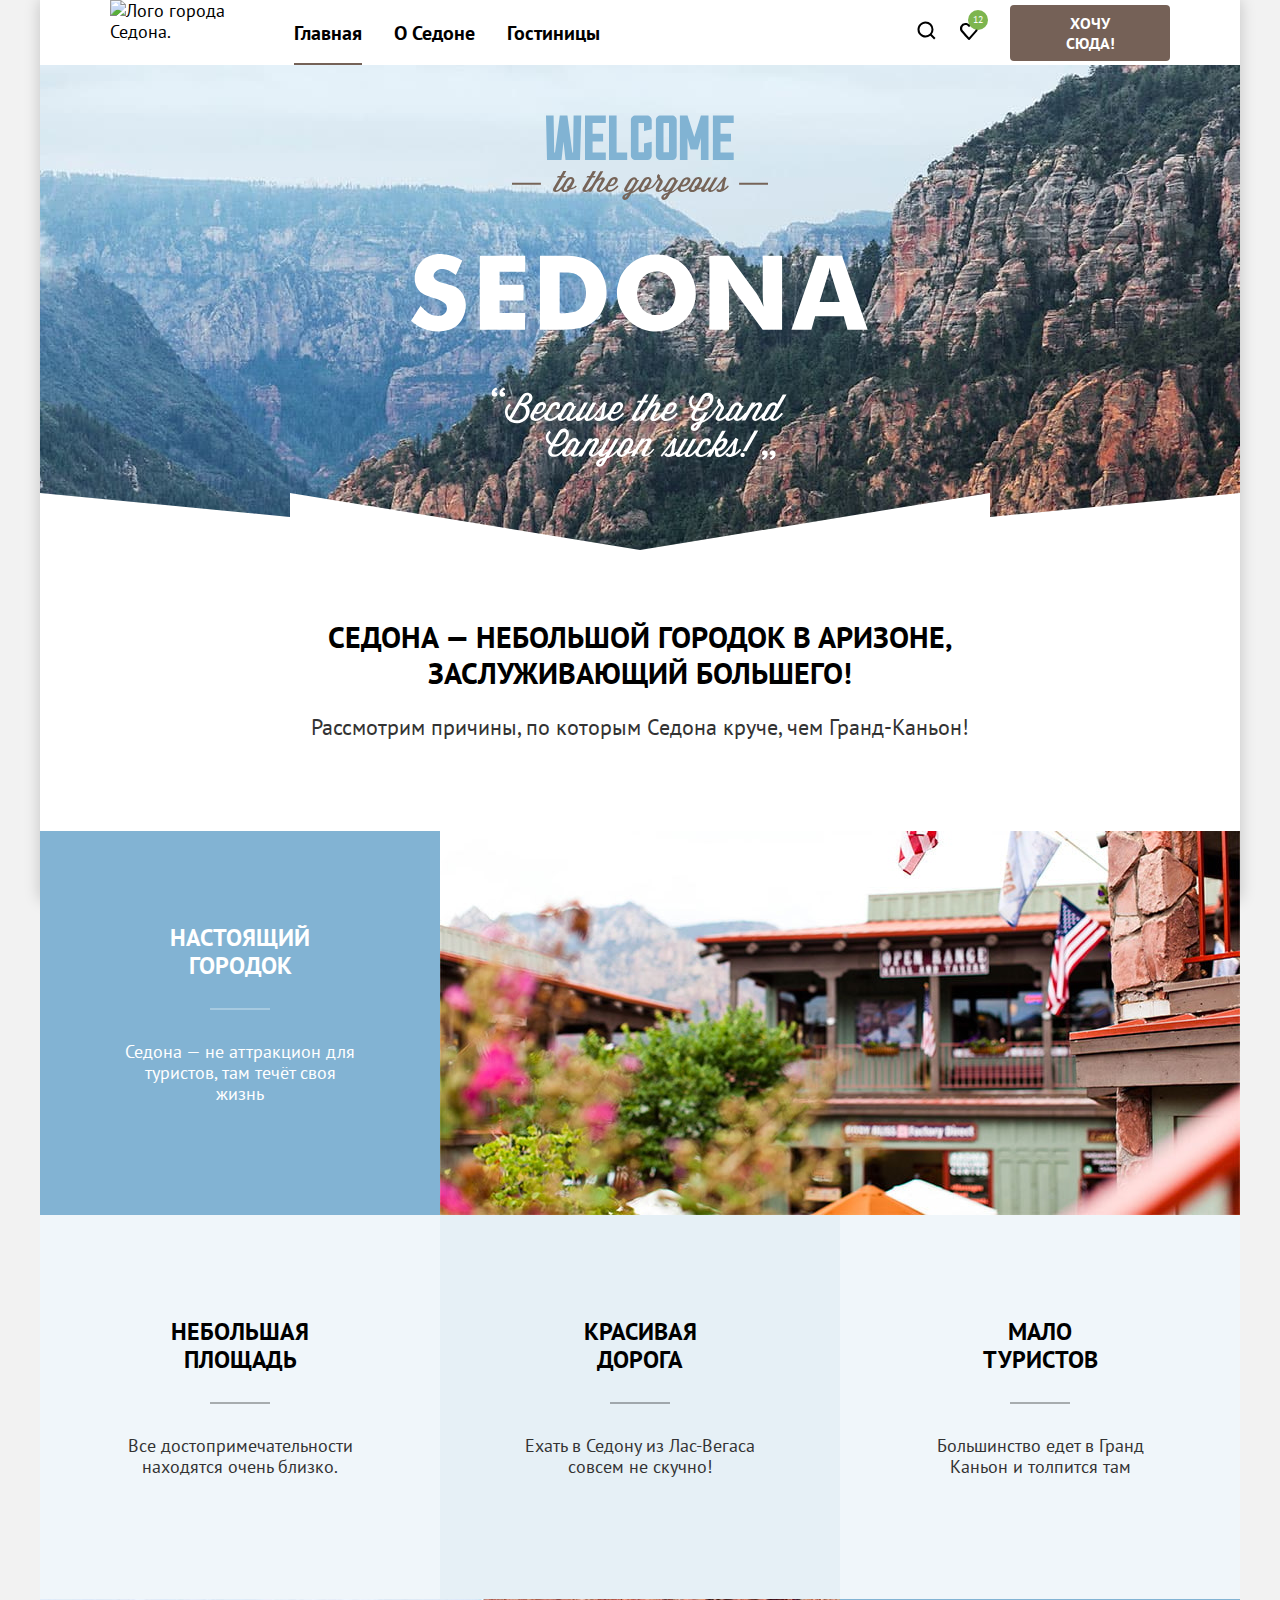
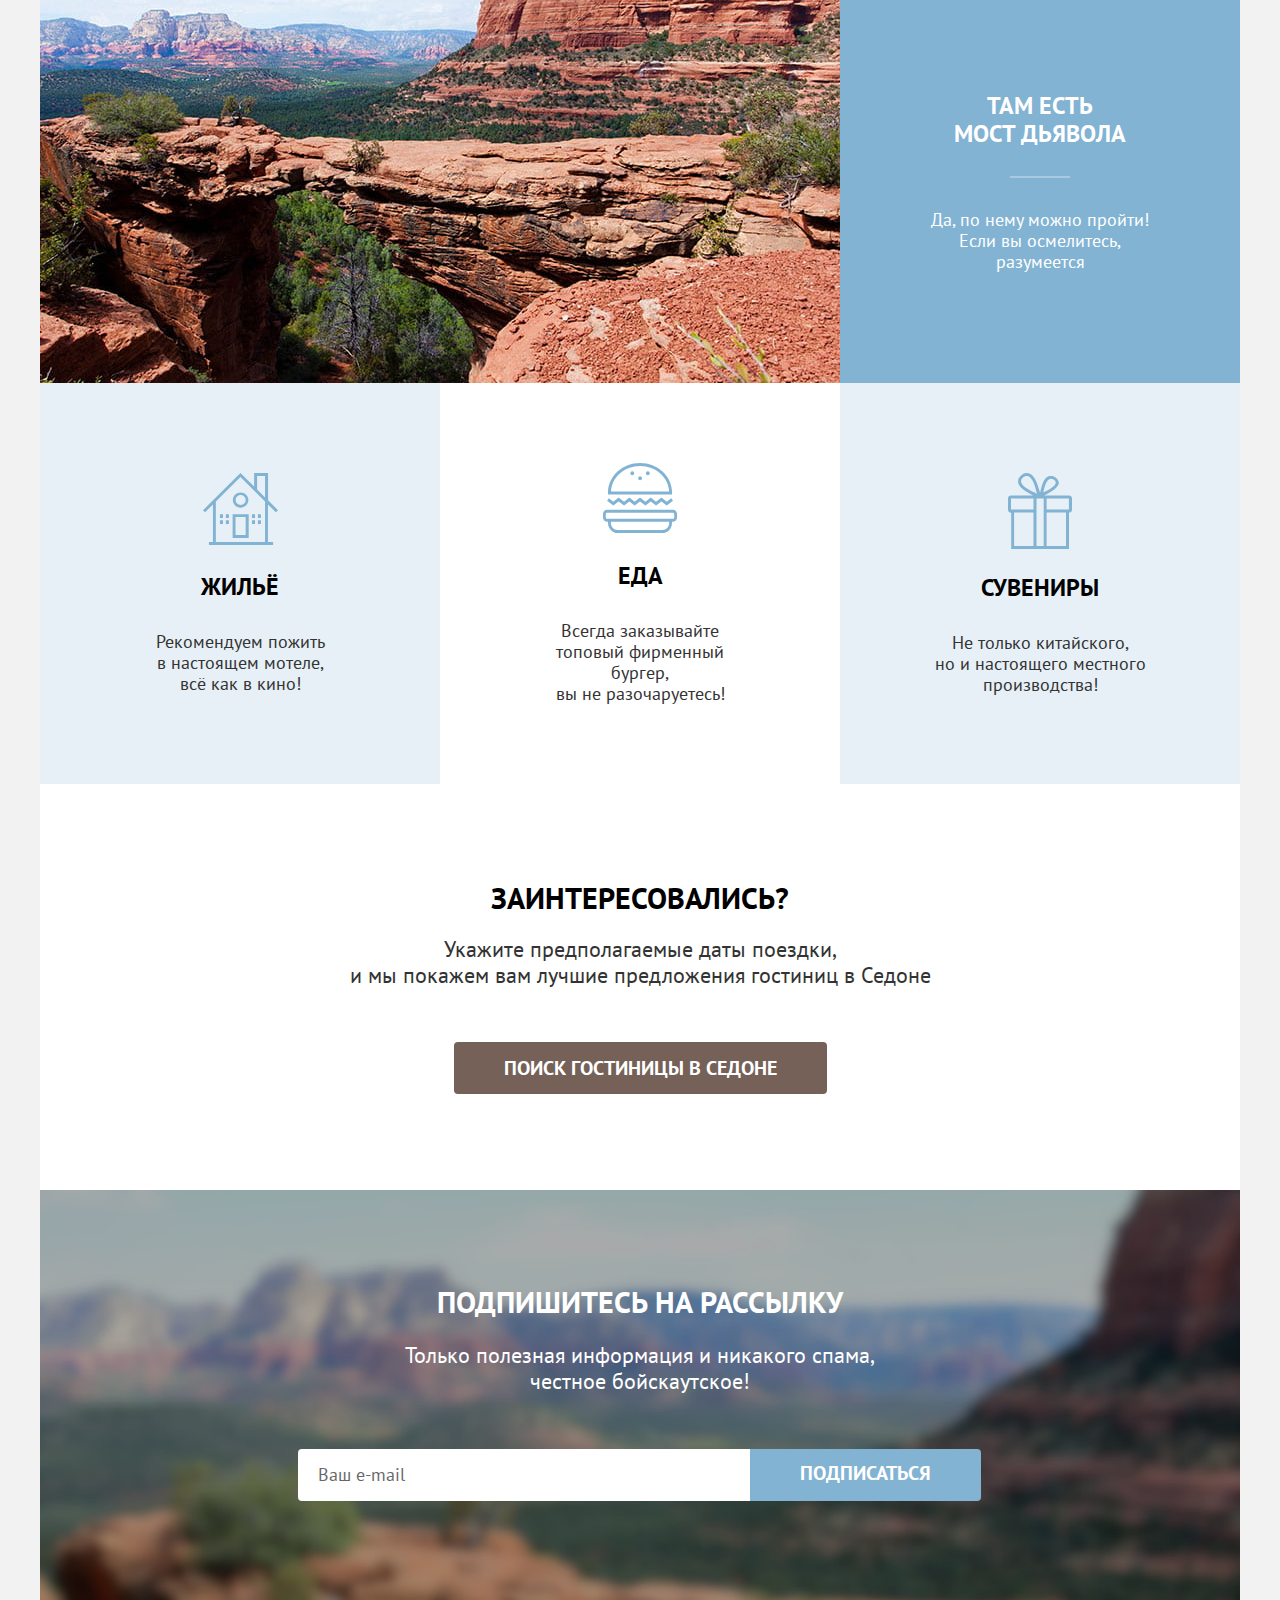
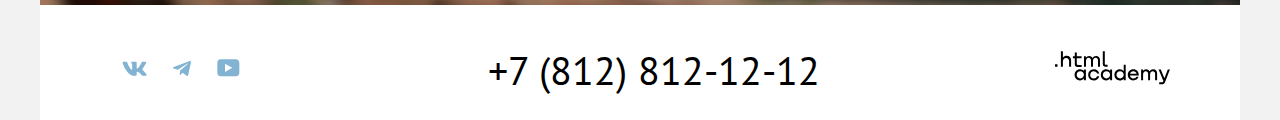
==== commit b1adae3c: ":heavy_check_mark: Сборка #14" ====
--- a/14/index.html
+++ b/14/index.html
@@ -68,7 +68,7 @@
           </h1>
           <p class="subtitle">Рассмотрим причины, по которым Седона круче, чем Гранд-Каньон!</p>
         </section>
-        <!-- <section class="advantages-block">
+        <section class="advantages-block">
           <h2 class="visually-hidden">Преимущества.</h2>
           <ul class="advantages-list">
 
@@ -161,7 +161,7 @@
               <button class="newsletter-button subscribe-button" type="submit">Подписаться</button>
             </form>
           </div>
-        </section> -->
+        </section>
       </main>
       <footer class="main-footer">
         <div class="main-footer-container">
--- a/14/styles/styles.css
+++ b/14/styles/styles.css
@@ -72,6 +72,7 @@
 
 .container {
   width: 1200px;
+  min-height: 100%;
   margin: 0 auto;
   -webkit-box-shadow: 0 0 15px rgba(0, 0, 0, 0.2);
           box-shadow: 0 0 15px rgba(0, 0, 0, 0.2);
@@ -1525,7 +1526,6 @@
   background-color: #ffffff;
   display: flex;
   flex-direction: column;
-  min-height: 100%;
 }
 
 .main-footer-container {
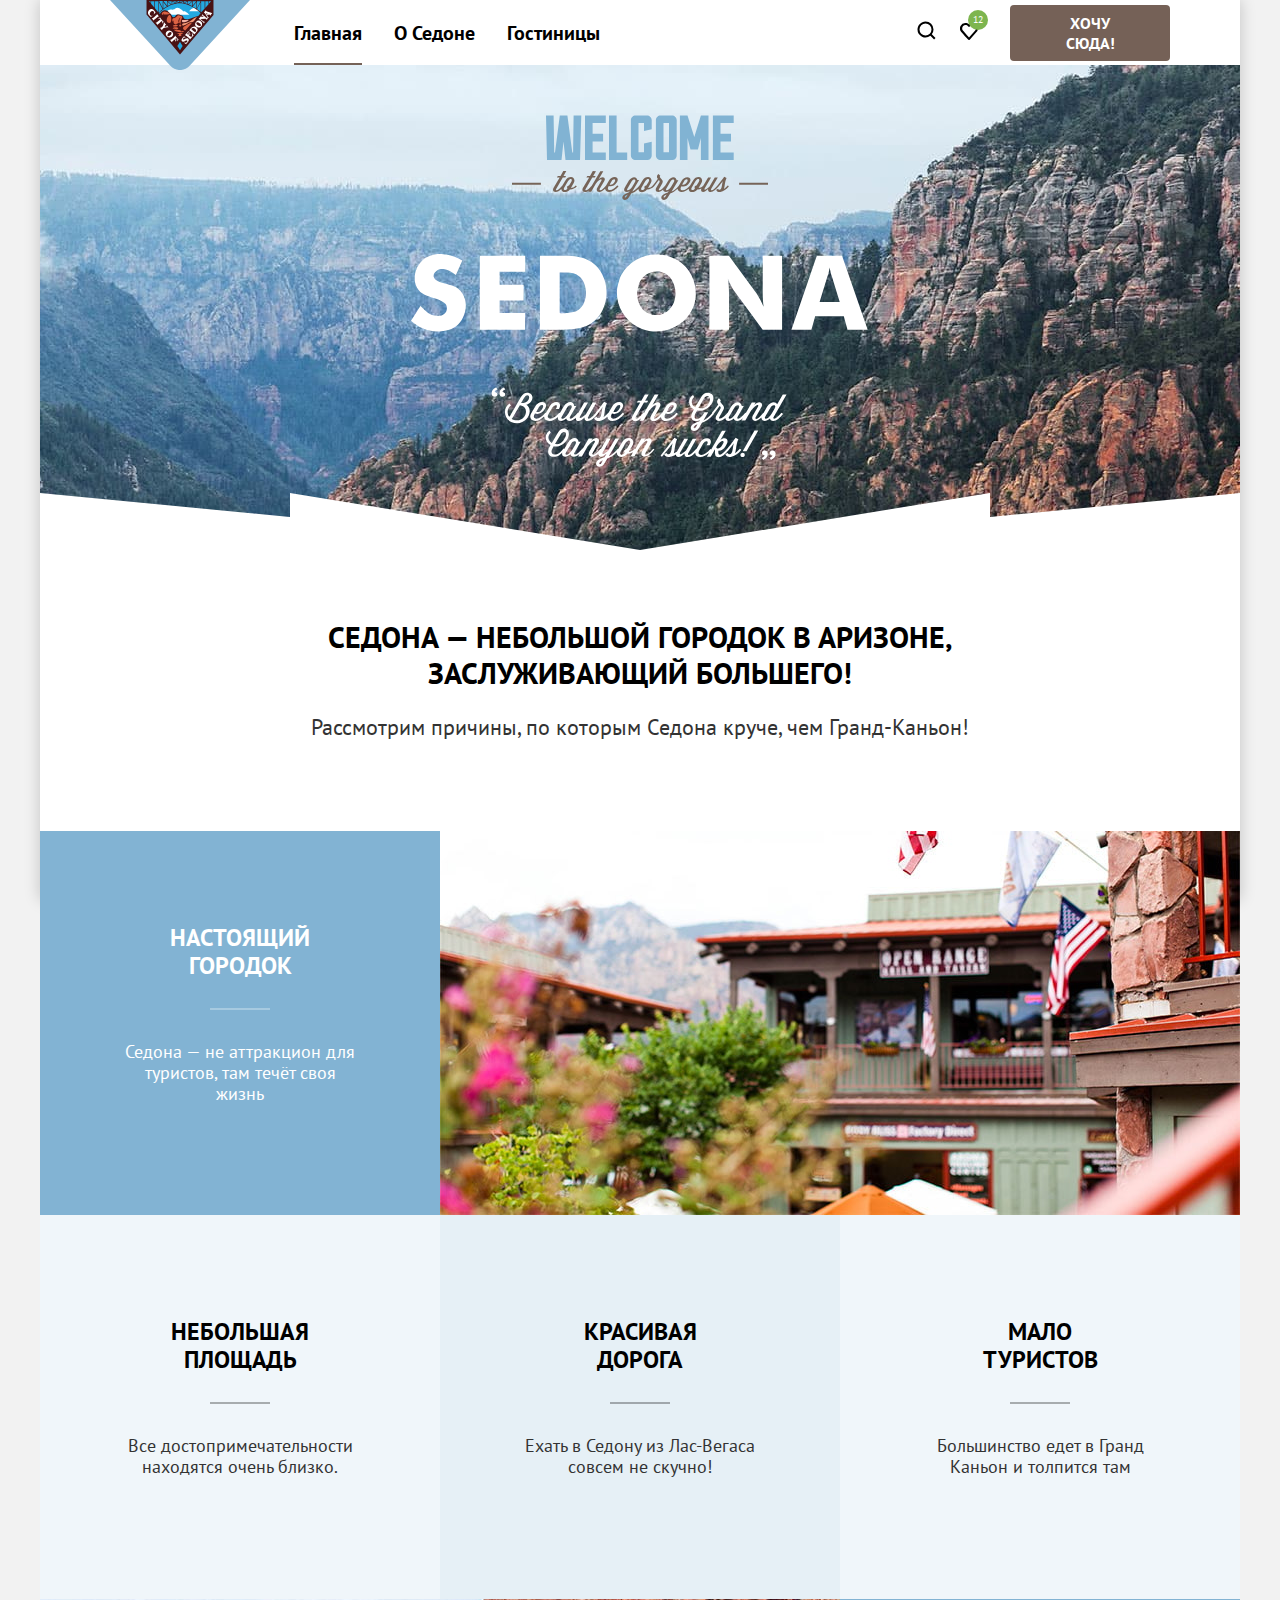
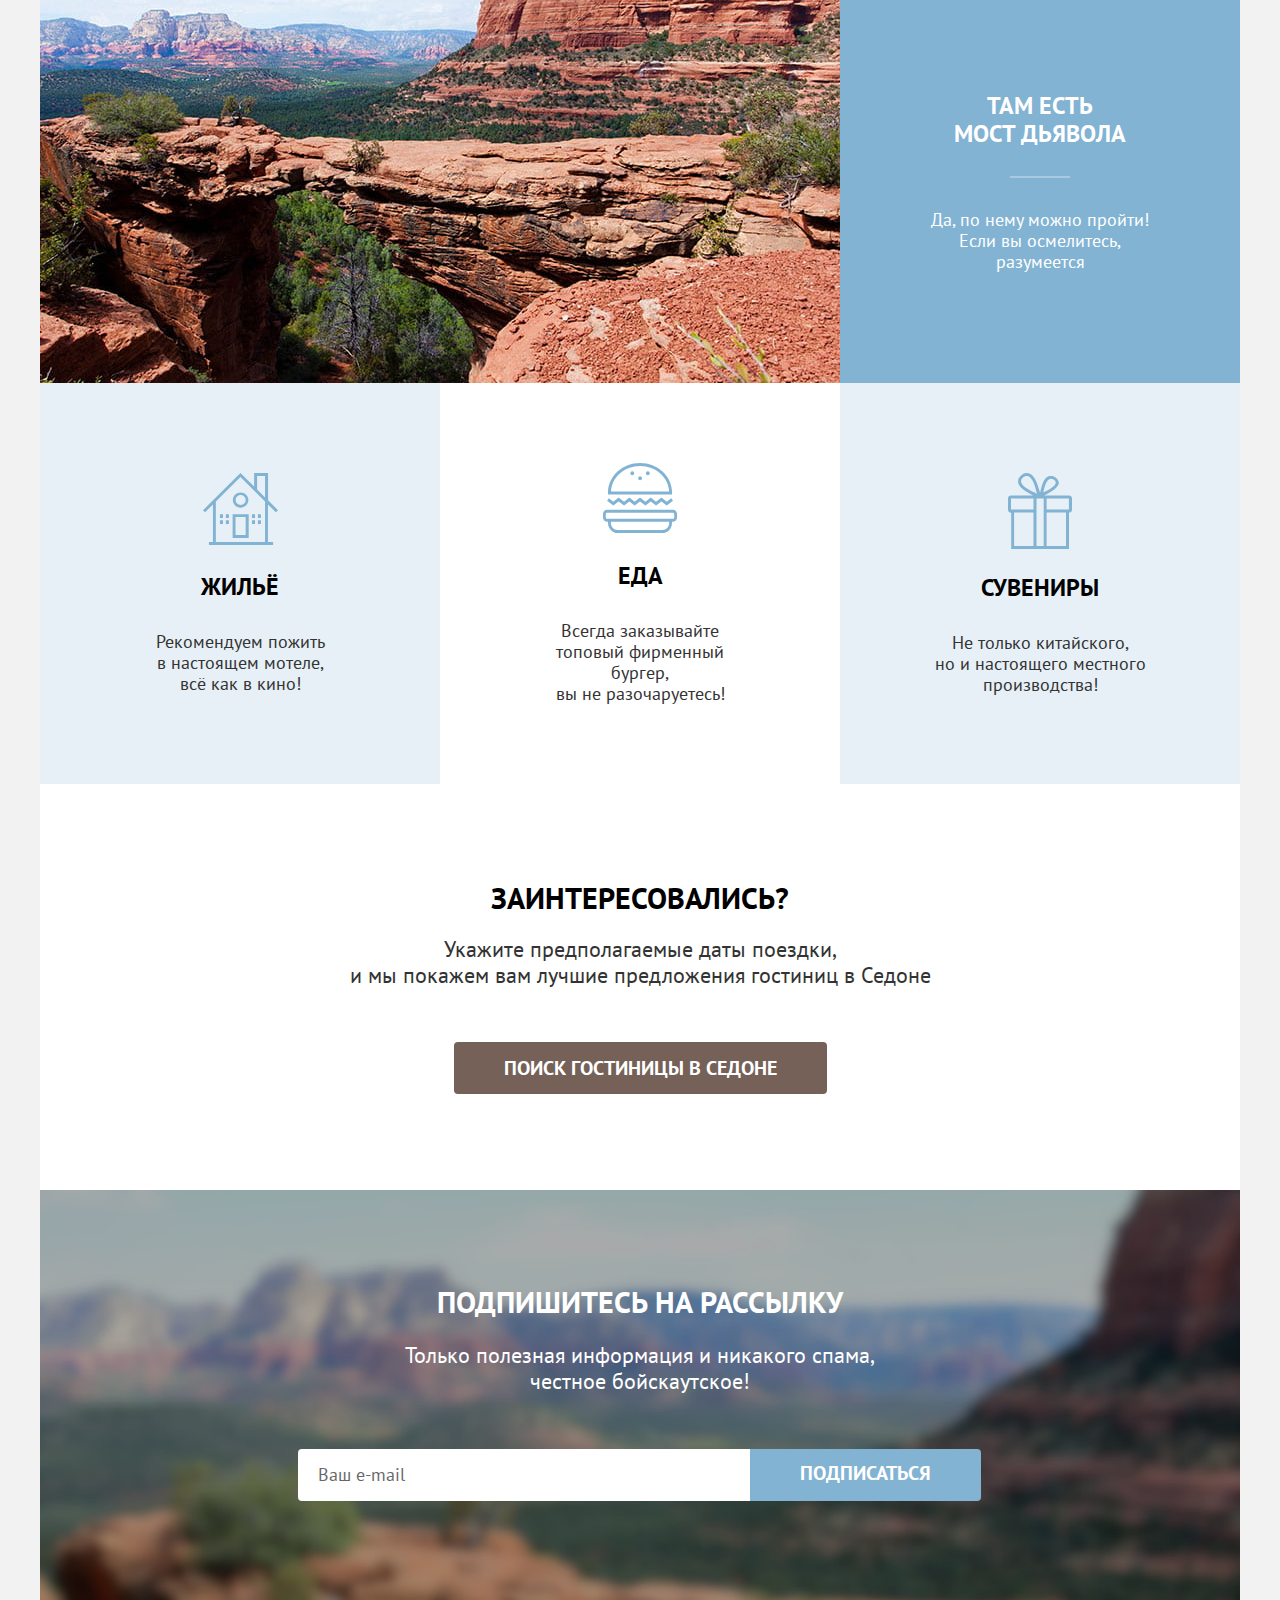
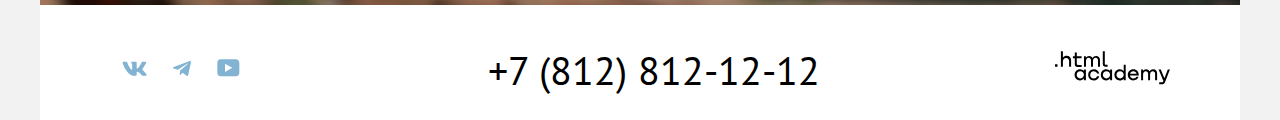
==== commit 9330fbf2: ":heavy_check_mark: Сборка #14" ====
--- a/14/index.html
+++ b/14/index.html
@@ -13,7 +13,7 @@
     <div class="container shadow">
       <header class="main-header">
         <span>
-          <img class="main-header-logo" src="images/vectors/logo-sedona.svg" width="140" height="70"
+          <img class="main-header-logo" src="images/vectors/logo-sedonaa.svg" width="140" height="70"
             alt="Лого города Седона.">
         </span>
         <nav class="navigation">
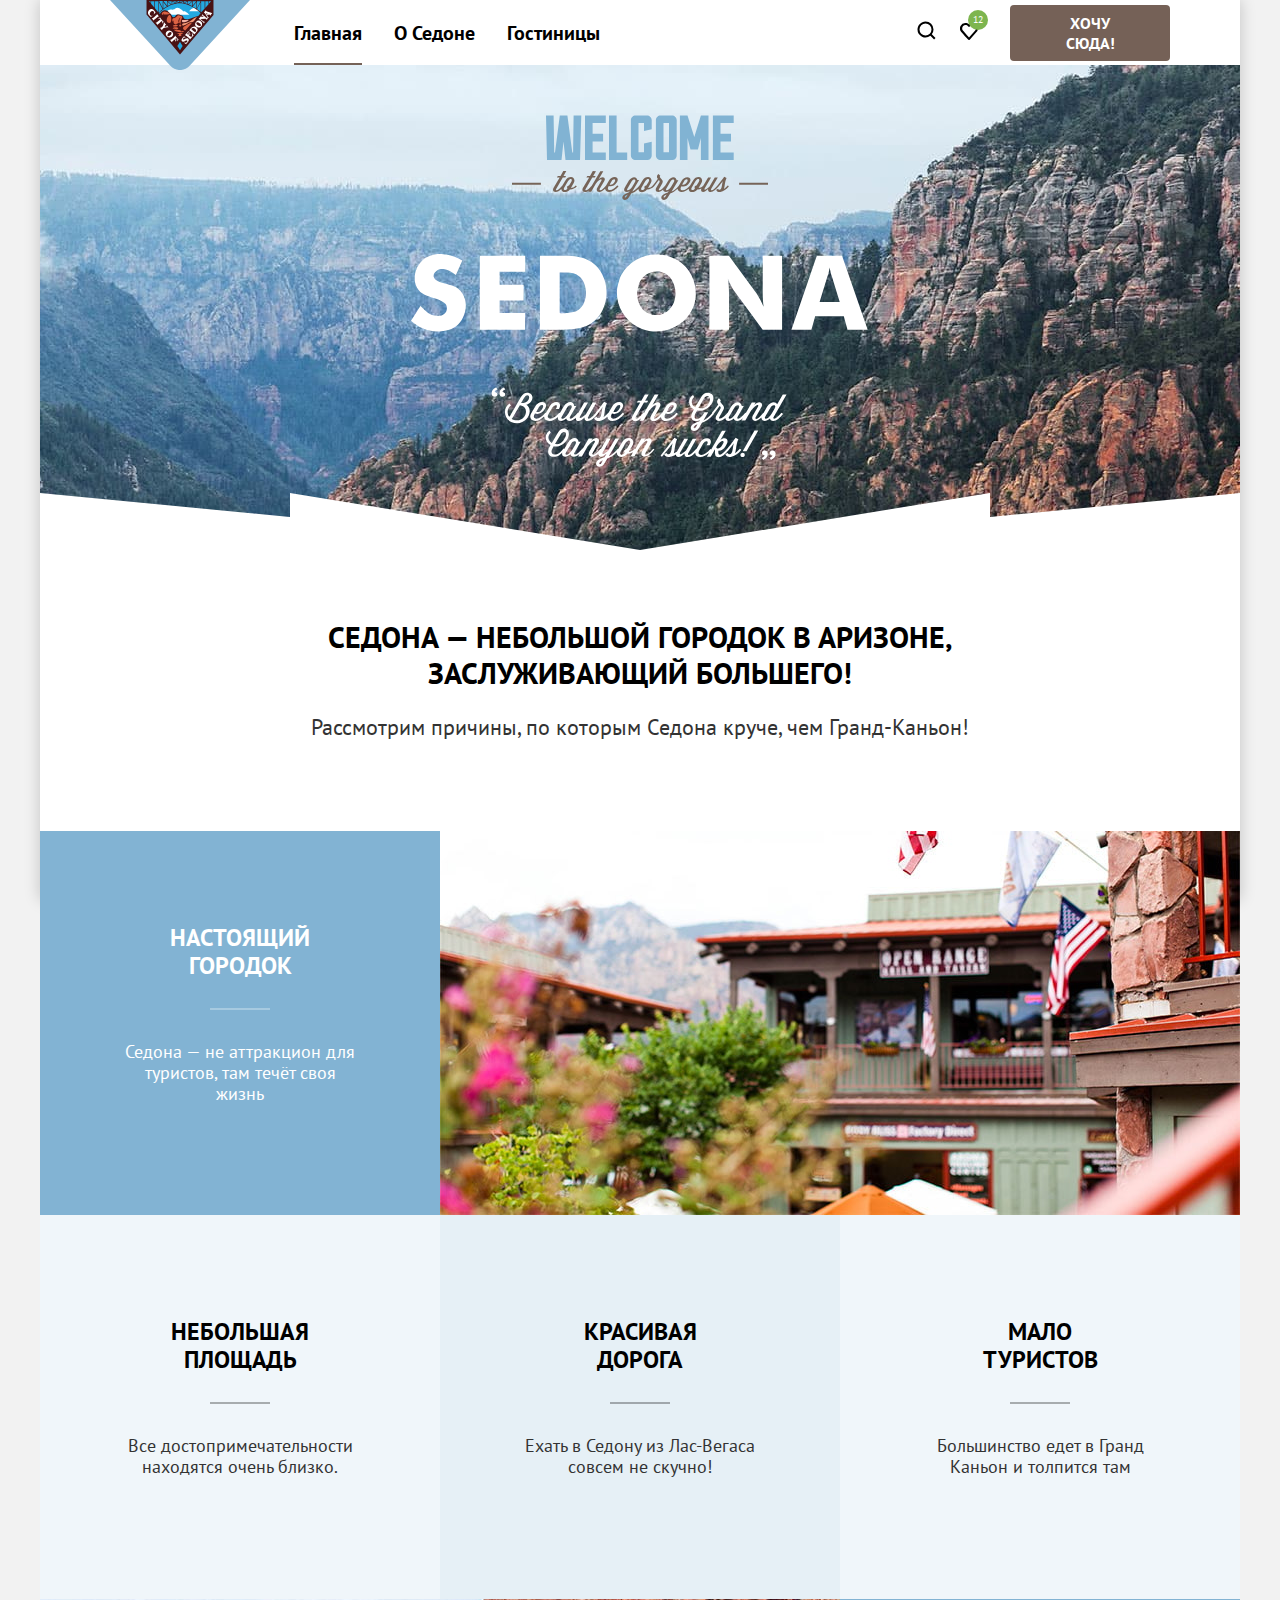
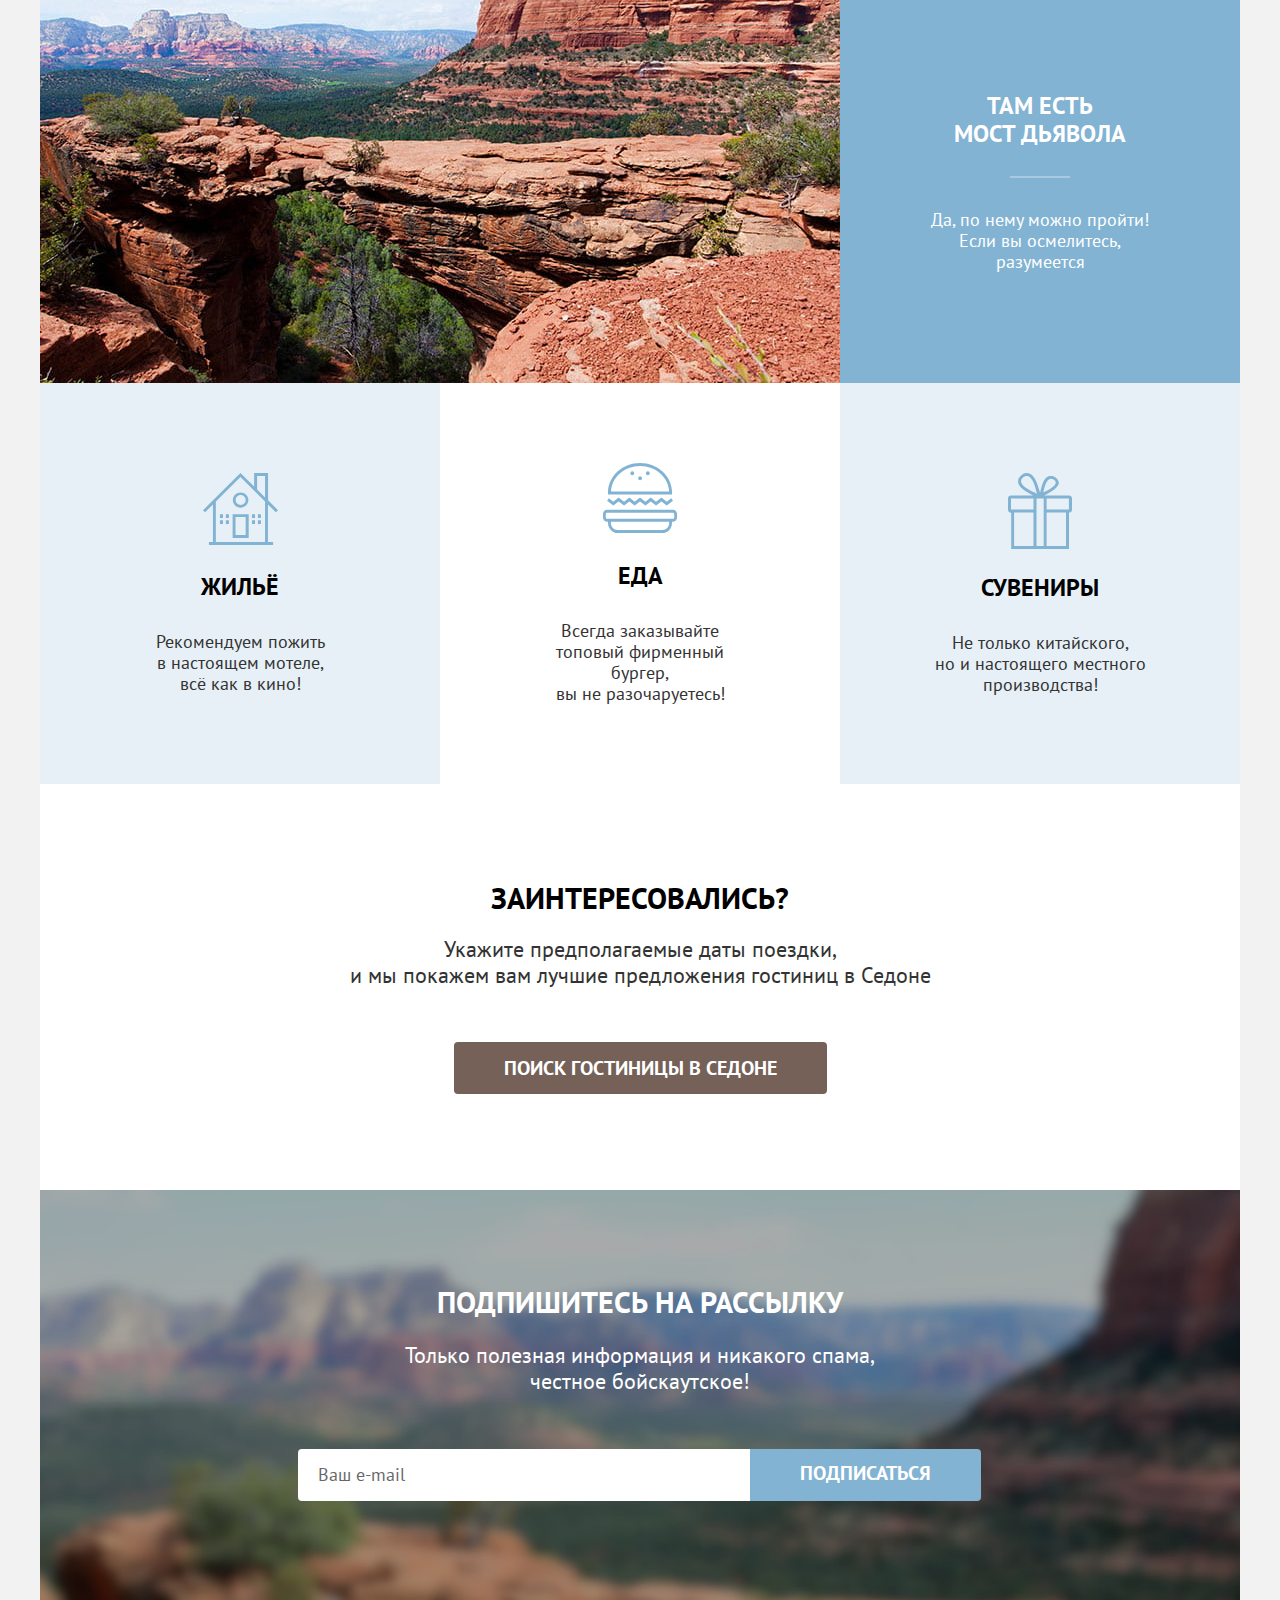
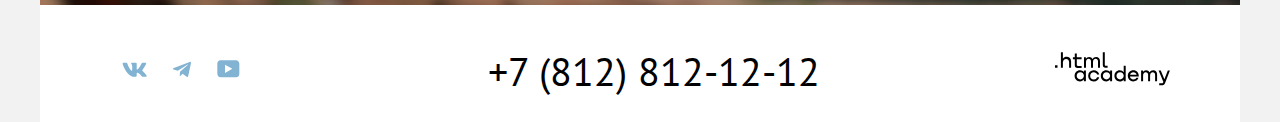
==== commit f4303237: ":heavy_check_mark: Сборка #14" ====
--- a/14/index.html
+++ b/14/index.html
@@ -120,7 +120,6 @@
                 <p class="advantages-description">Рекомендуем пожить <br> в настоящем мотеле, <br> всё как в кино!</p>
               </div>
             </li>
-
             <li class="advantages-item">
               <div class="advantages-wrapper-services">
                 <div class="advantages-food">
@@ -131,7 +130,6 @@
                   разочаруетесь! </p>
               </div>
             </li>
-
             <li class="advantages-item">
               <div class="advantages-wrapper-services advantages-light-blue">
                 <div class="advantages-souvenirs">
--- a/14/styles/styles.css
+++ b/14/styles/styles.css
@@ -1563,8 +1563,8 @@
 }
 
 .footer-social-item {
-  margin-top: 5px;
-  margin-bottom: 5px;
+  margin-top: 10px;
+  margin-bottom: 10px;
 }
 
 .footer-social-item:not(:last-child) {
